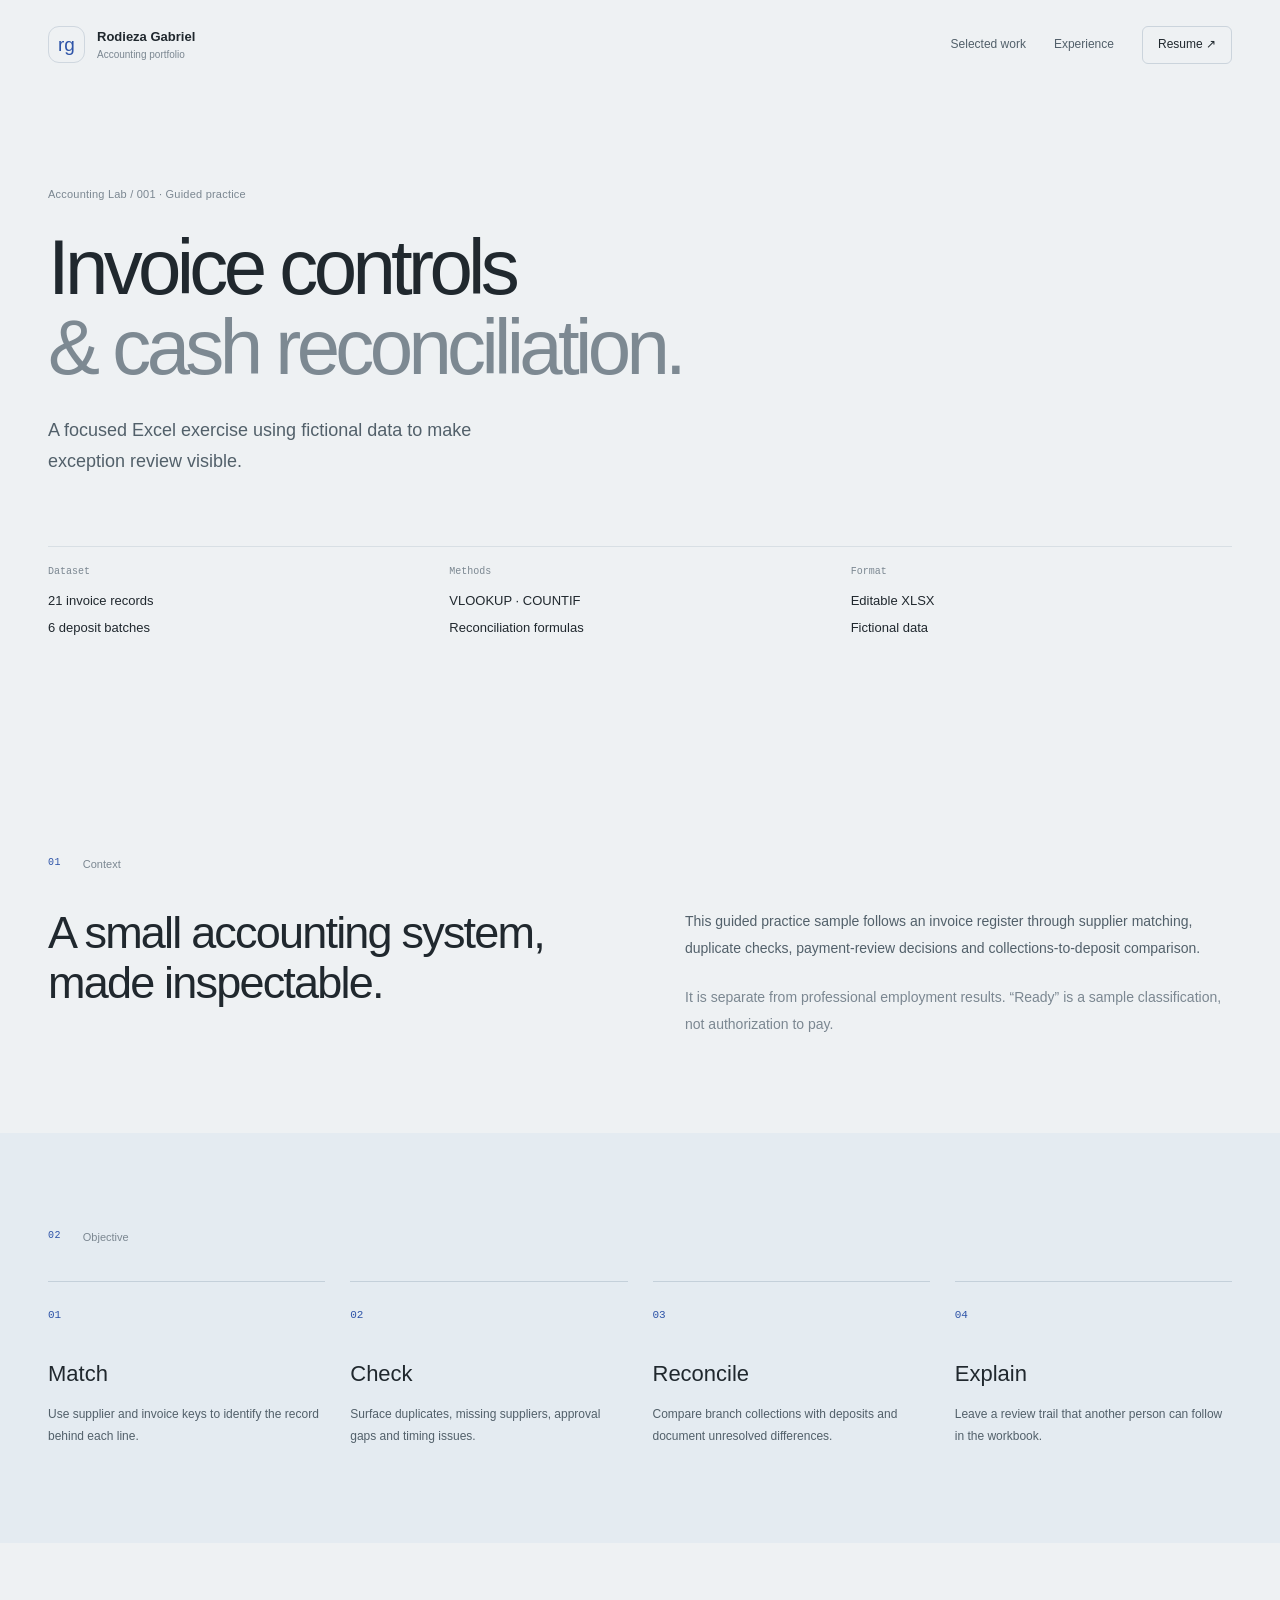
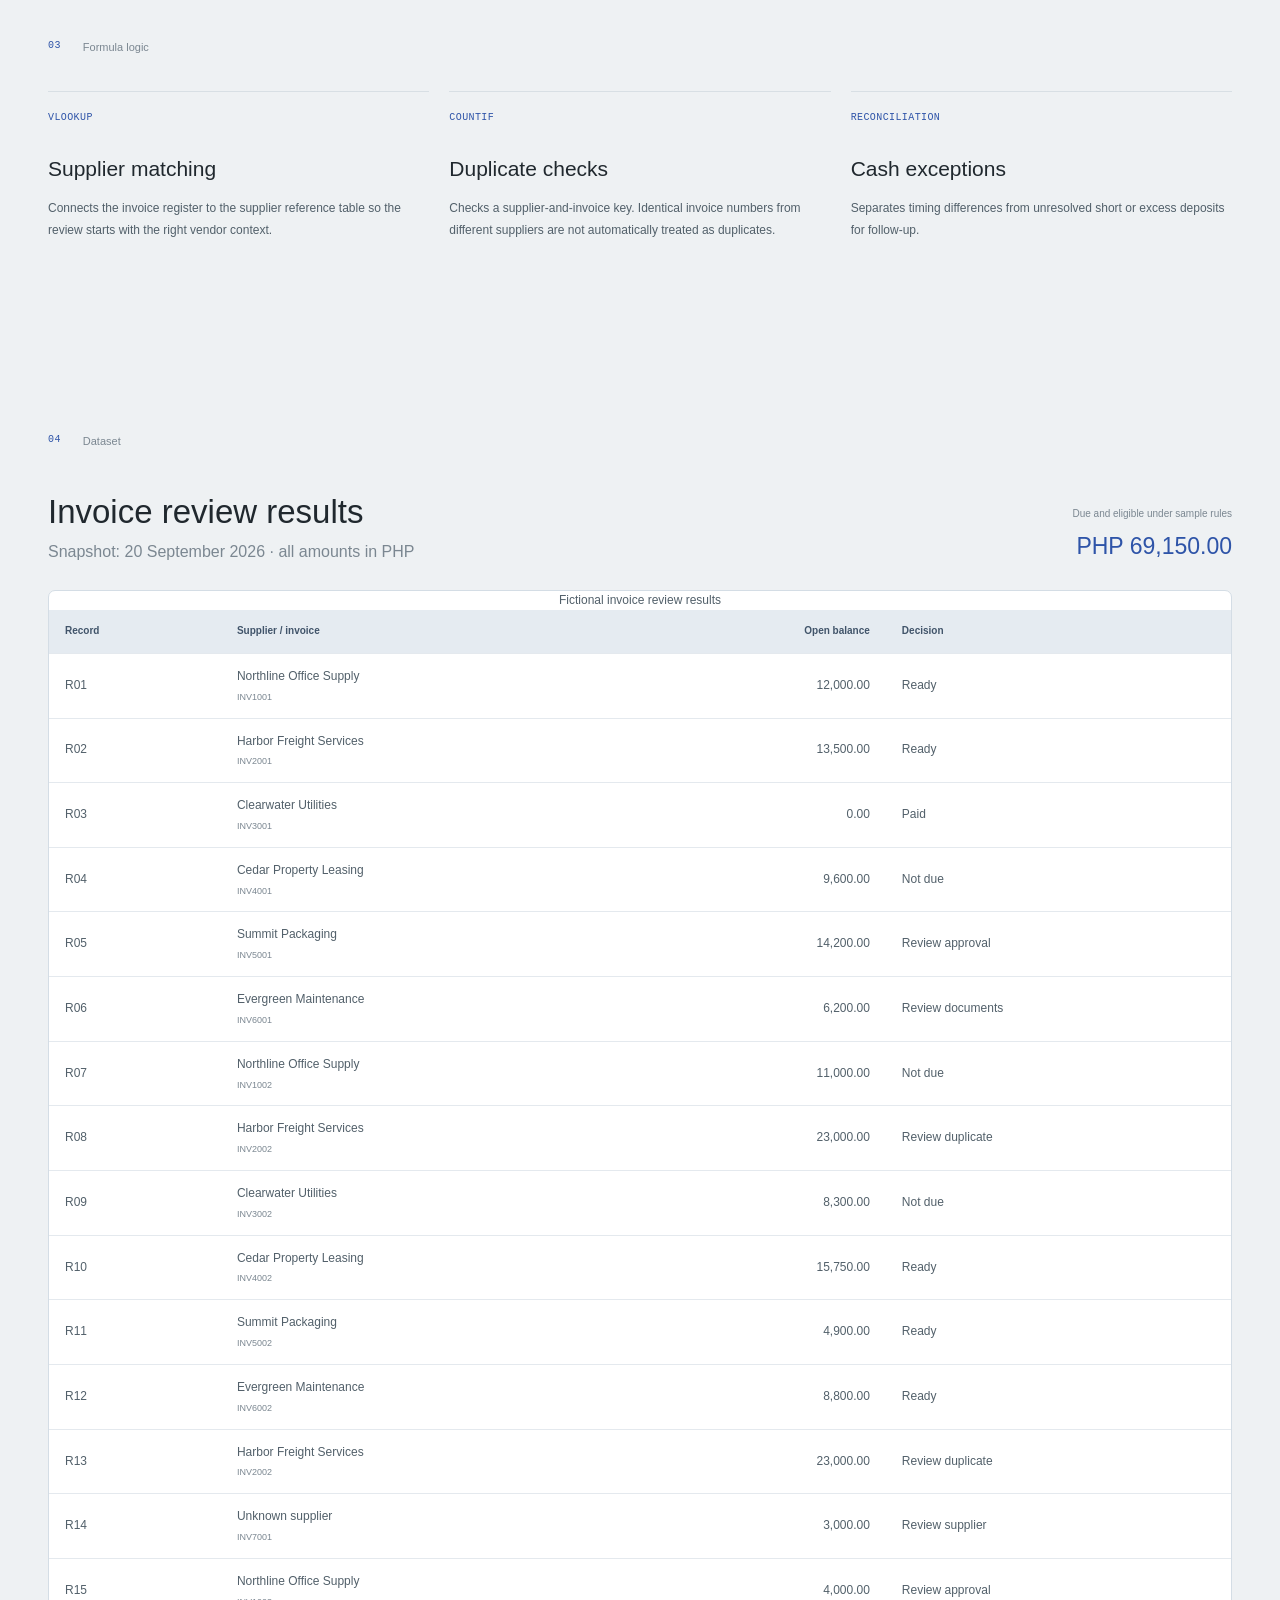
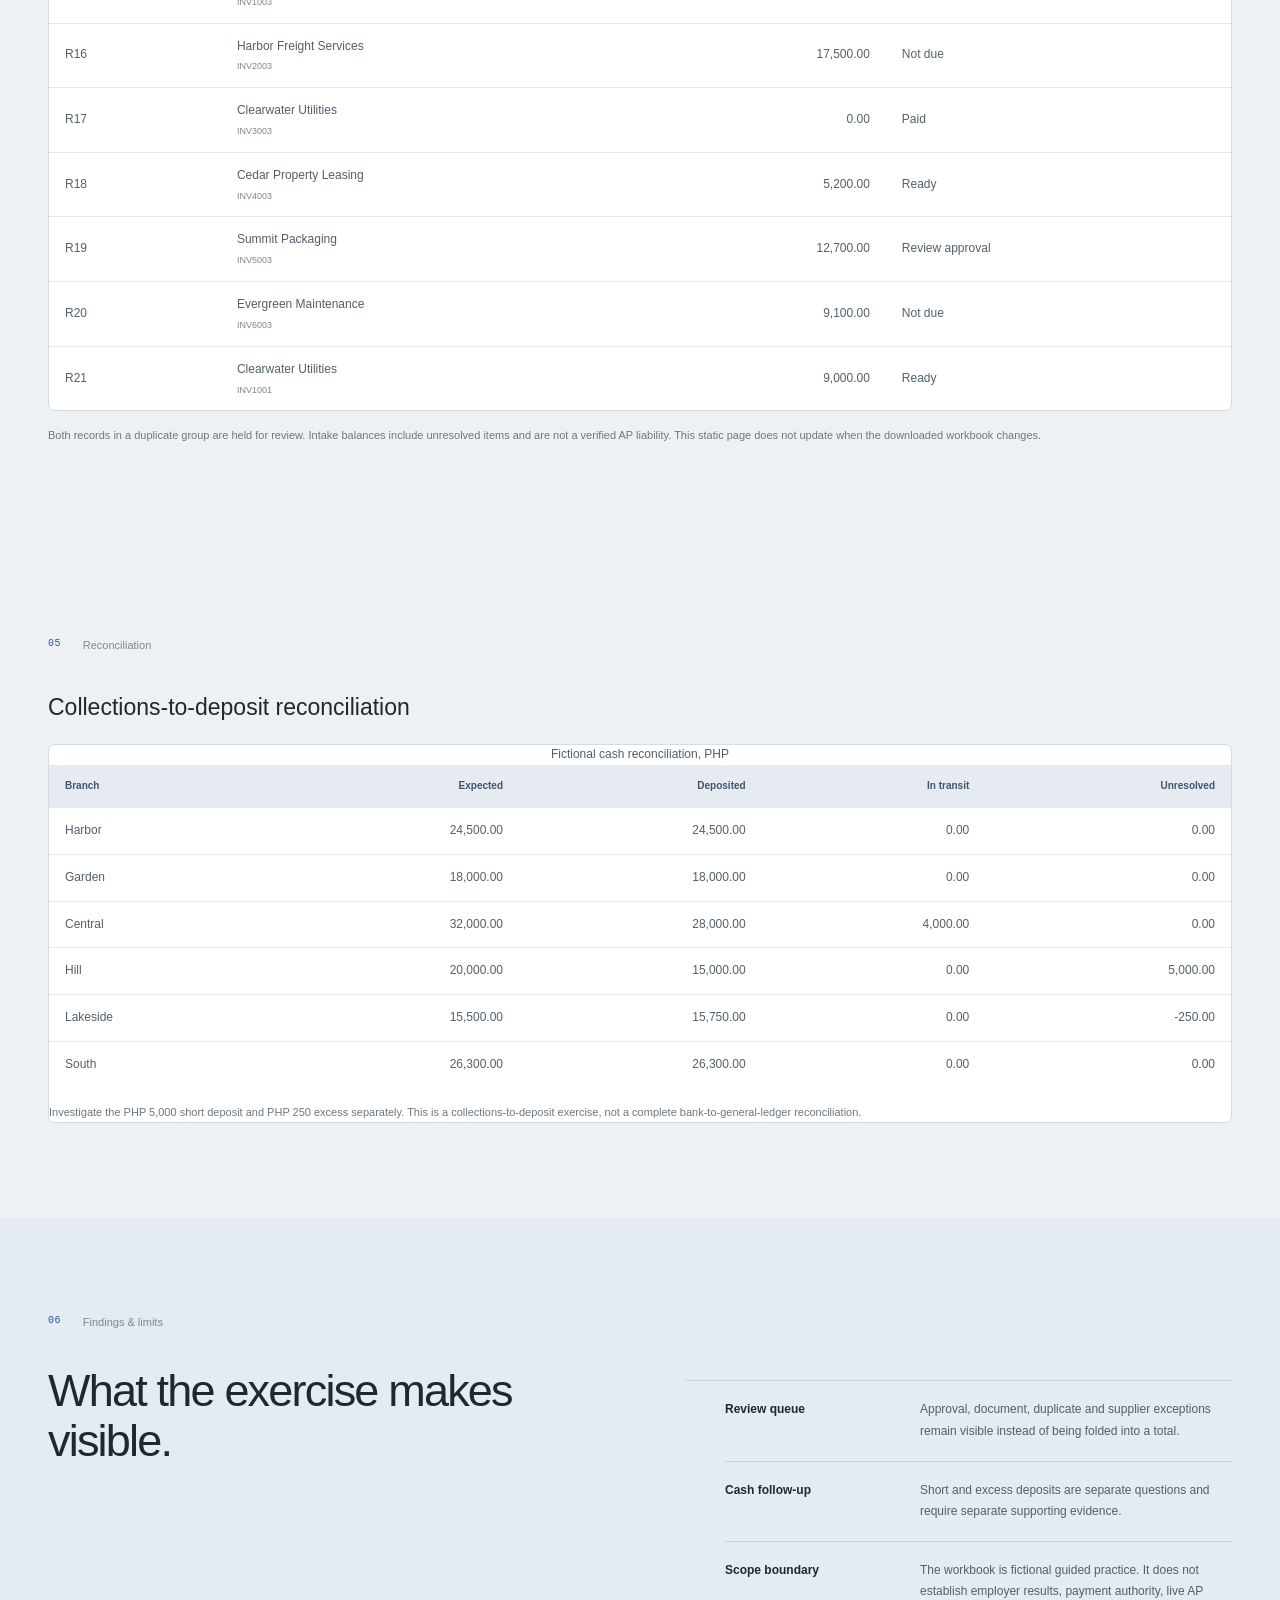
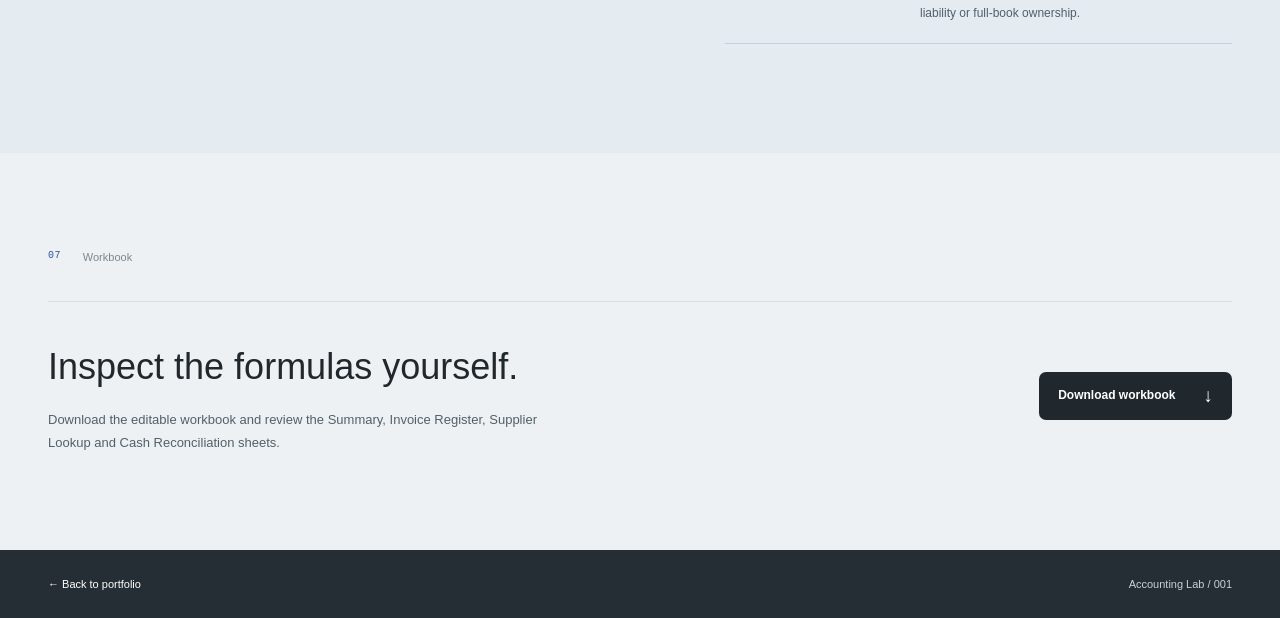
==== accounting-lab-001.html @ edee6ac8 "Create curated editorial portfolio branch" ====
<!doctype html>
<html lang="en"><head><meta charset="utf-8"><meta name="viewport" content="width=device-width,initial-scale=1"><title>Accounting Lab 001 | Invoice Controls &amp; Cash Reconciliation</title><meta name="description" content="A guided fictional Excel case study covering invoice controls, supplier lookups, exception review and collections-to-deposit reconciliation."><meta name="robots" content="noindex,nofollow"><link rel="icon" href="favicon.svg" type="image/svg+xml"><link rel="stylesheet" href="styles.css"><script src="script.js" defer></script></head><body><a class="skip-link" href="#main">Skip to content</a><header class="site-header wrap"><a class="brand" href="index.html"><span class="brand-mark">rg</span><span>Rodieza Gabriel<small>Accounting portfolio</small></span></a><nav aria-label="Case study navigation"><a href="index.html#work">Selected work</a><a href="index.html#experience">Experience</a><a class="nav-resume" href="Rodieza-Gabriel-Accounts-Payable-Resume.pdf" download>Resume ↗</a></nav></header><main id="main"><section class="case-hero wrap"><p class="eyebrow">Accounting Lab / 001 · Guided practice</p><h1>Invoice controls<br><span>&amp; cash reconciliation.</span></h1><p class="case-lede">A focused Excel exercise using fictional data to make exception review visible.</p><div class="case-meta"><div><span>Dataset</span><strong>21 invoice records<br>6 deposit batches</strong></div><div><span>Methods</span><strong>VLOOKUP · COUNTIF<br>Reconciliation formulas</strong></div><div><span>Format</span><strong>Editable XLSX<br>Fictional data</strong></div></div></section><section class="case-section wrap"><div class="case-kicker"><span class="mono">01</span><span>Context</span></div><div class="case-two"><div><h2>A small accounting system, made inspectable.</h2></div><div><p>This guided practice sample follows an invoice register through supplier matching, duplicate checks, payment-review decisions and collections-to-deposit comparison.</p><p class="muted">It is separate from professional employment results. “Ready” is a sample classification, not authorization to pay.</p></div></div></section><section class="case-section case-tint"><div class="wrap"><div class="case-kicker"><span class="mono">02</span><span>Objective</span></div><div class="process-grid"><article><span class="step">01</span><h3>Match</h3><p>Use supplier and invoice keys to identify the record behind each line.</p></article><article><span class="step">02</span><h3>Check</h3><p>Surface duplicates, missing suppliers, approval gaps and timing issues.</p></article><article><span class="step">03</span><h3>Reconcile</h3><p>Compare branch collections with deposits and document unresolved differences.</p></article><article><span class="step">04</span><h3>Explain</h3><p>Leave a review trail that another person can follow in the workbook.</p></article></div></div></section><section class="case-section wrap"><div class="case-kicker"><span class="mono">03</span><span>Formula logic</span></div><div class="formula-grid"><div class="formula-card"><p class="mono">VLOOKUP</p><h3>Supplier matching</h3><p>Connects the invoice register to the supplier reference table so the review starts with the right vendor context.</p></div><div class="formula-card"><p class="mono">COUNTIF</p><h3>Duplicate checks</h3><p>Checks a supplier-and-invoice key. Identical invoice numbers from different suppliers are not automatically treated as duplicates.</p></div><div class="formula-card"><p class="mono">RECONCILIATION</p><h3>Cash exceptions</h3><p>Separates timing differences from unresolved short or excess deposits for follow-up.</p></div></div></section><section class="case-section wrap"><div class="case-kicker"><span class="mono">04</span><span>Dataset</span></div><div class="case-table-head"><div><h2>Invoice review results</h2><p class="muted">Snapshot: 20 September 2026 · all amounts in PHP</p></div><p class="case-total"><span>Due and eligible under sample rules</span><strong>PHP 69,150.00</strong></p></div><div class="table-scroll case-table" tabindex="0" role="region" aria-label="Fictional invoice review results; scroll for all rows"><table class="invoice-table"><caption class="sr-only">Fictional invoice review results</caption><thead><tr><th scope="col">Record</th><th scope="col">Supplier / invoice</th><th scope="col" class="number">Open balance</th><th scope="col">Decision</th></tr></thead><tbody><tr data-decision="Ready"><td>R01</td><td>Northline Office Supply<small>INV1001</small></td><td class="number">12,000.00</td><td><span class="status ready">Ready</span></td></tr><tr data-decision="Ready"><td>R02</td><td>Harbor Freight Services<small>INV2001</small></td><td class="number">13,500.00</td><td><span class="status ready">Ready</span></td></tr><tr data-decision="Paid"><td>R03</td><td>Clearwater Utilities<small>INV3001</small></td><td class="number">0.00</td><td><span class="status other">Paid</span></td></tr><tr data-decision="Not due"><td>R04</td><td>Cedar Property Leasing<small>INV4001</small></td><td class="number">9,600.00</td><td><span class="status other">Not due</span></td></tr><tr data-decision="Review approval"><td>R05</td><td>Summit Packaging<small>INV5001</small></td><td class="number">14,200.00</td><td><span class="status review">Review approval</span></td></tr><tr data-decision="Review documents"><td>R06</td><td>Evergreen Maintenance<small>INV6001</small></td><td class="number">6,200.00</td><td><span class="status review">Review documents</span></td></tr><tr data-decision="Not due"><td>R07</td><td>Northline Office Supply<small>INV1002</small></td><td class="number">11,000.00</td><td><span class="status other">Not due</span></td></tr><tr data-decision="Review duplicate"><td>R08</td><td>Harbor Freight Services<small>INV2002</small></td><td class="number">23,000.00</td><td><span class="status review">Review duplicate</span></td></tr><tr data-decision="Not due"><td>R09</td><td>Clearwater Utilities<small>INV3002</small></td><td class="number">8,300.00</td><td><span class="status other">Not due</span></td></tr><tr data-decision="Ready"><td>R10</td><td>Cedar Property Leasing<small>INV4002</small></td><td class="number">15,750.00</td><td><span class="status ready">Ready</span></td></tr><tr data-decision="Ready"><td>R11</td><td>Summit Packaging<small>INV5002</small></td><td class="number">4,900.00</td><td><span class="status ready">Ready</span></td></tr><tr data-decision="Ready"><td>R12</td><td>Evergreen Maintenance<small>INV6002</small></td><td class="number">8,800.00</td><td><span class="status ready">Ready</span></td></tr><tr data-decision="Review duplicate"><td>R13</td><td>Harbor Freight Services<small>INV2002</small></td><td class="number">23,000.00</td><td><span class="status review">Review duplicate</span></td></tr><tr data-decision="Review supplier"><td>R14</td><td>Unknown supplier<small>INV7001</small></td><td class="number">3,000.00</td><td><span class="status review">Review supplier</span></td></tr><tr data-decision="Review approval"><td>R15</td><td>Northline Office Supply<small>INV1003</small></td><td class="number">4,000.00</td><td><span class="status review">Review approval</span></td></tr><tr data-decision="Not due"><td>R16</td><td>Harbor Freight Services<small>INV2003</small></td><td class="number">17,500.00</td><td><span class="status other">Not due</span></td></tr><tr data-decision="Paid"><td>R17</td><td>Clearwater Utilities<small>INV3003</small></td><td class="number">0.00</td><td><span class="status other">Paid</span></td></tr><tr data-decision="Ready"><td>R18</td><td>Cedar Property Leasing<small>INV4003</small></td><td class="number">5,200.00</td><td><span class="status ready">Ready</span></td></tr><tr data-decision="Review approval"><td>R19</td><td>Summit Packaging<small>INV5003</small></td><td class="number">12,700.00</td><td><span class="status review">Review approval</span></td></tr><tr data-decision="Not due"><td>R20</td><td>Evergreen Maintenance<small>INV6003</small></td><td class="number">9,100.00</td><td><span class="status other">Not due</span></td></tr><tr data-decision="Ready"><td>R21</td><td>Clearwater Utilities<small>INV1001</small></td><td class="number">9,000.00</td><td><span class="status ready">Ready</span></td></tr></tbody></table></div><p class="table-note">Both records in a duplicate group are held for review. Intake balances include unresolved items and are not a verified AP liability. This static page does not update when the downloaded workbook changes.</p></section><section class="case-section wrap"><div class="case-kicker"><span class="mono">05</span><span>Reconciliation</span></div><h3 class="cash-title">Collections-to-deposit reconciliation</h3><div class="table-scroll" tabindex="0" role="region" aria-label="Fictional branch deposit results"><table><caption class="sr-only">Fictional cash reconciliation, PHP</caption><thead><tr><th scope="col">Branch</th><th scope="col" class="number">Expected</th><th scope="col" class="number">Deposited</th><th scope="col" class="number">In transit</th><th scope="col" class="number">Unresolved</th></tr></thead><tbody><tr><td>Harbor</td><td class="number">24,500.00</td><td class="number">24,500.00</td><td class="number">0.00</td><td class="number ">0.00</td></tr><tr><td>Garden</td><td class="number">18,000.00</td><td class="number">18,000.00</td><td class="number">0.00</td><td class="number ">0.00</td></tr><tr><td>Central</td><td class="number">32,000.00</td><td class="number">28,000.00</td><td class="number">4,000.00</td><td class="number ">0.00</td></tr><tr><td>Hill</td><td class="number">20,000.00</td><td class="number">15,000.00</td><td class="number">0.00</td><td class="number variance">5,000.00</td></tr><tr><td>Lakeside</td><td class="number">15,500.00</td><td class="number">15,750.00</td><td class="number">0.00</td><td class="number variance">-250.00</td></tr><tr><td>South</td><td class="number">26,300.00</td><td class="number">26,300.00</td><td class="number">0.00</td><td class="number ">0.00</td></tr></tbody></table><p class="table-note">Investigate the PHP 5,000 short deposit and PHP 250 excess separately. This is a collections-to-deposit exercise, not a complete bank-to-general-ledger reconciliation.</p></section><section class="case-section case-tint"><div class="wrap"><div class="case-kicker"><span class="mono">06</span><span>Findings &amp; limits</span></div><div class="case-two"><div><h2>What the exercise makes visible.</h2></div><div><ul class="finding-list"><li><strong>Review queue</strong><span>Approval, document, duplicate and supplier exceptions remain visible instead of being folded into a total.</span></li><li><strong>Cash follow-up</strong><span>Short and excess deposits are separate questions and require separate supporting evidence.</span></li><li><strong>Scope boundary</strong><span>The workbook is fictional guided practice. It does not establish employer results, payment authority, live AP liability or full-book ownership.</span></li></ul></div></div></div></section><section class="case-section wrap case-download"><div class="case-kicker"><span class="mono">07</span><span>Workbook</span></div><div class="download-panel"><div><h2>Inspect the formulas yourself.</h2><p>Download the editable workbook and review the Summary, Invoice Register, Supplier Lookup and Cash Reconciliation sheets.</p></div><a class="button primary" href="Rodieza-Gabriel-Accounting-Work-Sample.xlsx" download>Download workbook <span>↓</span></a></div></section></main><footer class="case-footer"><div class="wrap"><a href="index.html">← Back to portfolio</a><span>Accounting Lab / 001</span></div></footer></body></html>
---- styles.css ----
:root{--ink:#20282e;--text:#52606a;--muted:#7b8791;--line:#d8dfe4;--paper:#fff;--ground:#eef1f3;--accent:#2e54a8;--accent-soft:#e6edf9;--warm:#a06136;--sans:"Segoe UI",Arial,Helvetica,sans-serif;--mono:Consolas,"Courier New",monospace}*{box-sizing:border-box}html{scroll-behavior:smooth;scroll-padding-top:24px}body{margin:0;background:var(--ground);color:var(--text);font-family:var(--sans);font-size:16px;line-height:1.65}a{color:inherit;text-underline-offset:5px}button,a,summary{-webkit-tap-highlight-color:transparent}a:focus-visible,button:focus-visible,summary:focus-visible,[tabindex]:focus-visible{outline:3px solid var(--warm);outline-offset:5px}h1,h2,h3,p{margin:0}h1,h2,h3{color:var(--ink);font-weight:500}.wrap{width:calc(100% - 96px);max-width:1240px;margin-inline:auto}.mono{font:10px/1.5 var(--mono);letter-spacing:.04em}.eyebrow{font-size:11px;color:var(--muted);letter-spacing:.02em}.muted{color:var(--muted)}.section{padding-block:110px}.site-header{display:flex;justify-content:space-between;align-items:center;padding-block:26px;gap:24px}.brand{display:flex;gap:12px;align-items:center;text-decoration:none;color:var(--ink);font-size:13px;font-weight:600}.brand small{display:block;color:var(--muted);font-size:10px;font-weight:400}.brand-mark{width:37px;height:37px;border:1px solid #cfd7df;border-radius:11px;display:grid;place-items:center;color:var(--accent);font-size:19px;font-weight:400}nav{display:flex;align-items:center;gap:28px;font-size:12px}nav a{text-decoration:none;padding:8px 0}nav a:hover{color:var(--accent)}.nav-resume{border:1px solid #cbd4dc;border-radius:6px;padding:8px 15px!important;color:var(--ink)}.hero{background:var(--paper);border-radius:24px;padding:84px 72px 80px;display:grid;grid-template-columns:1.2fr .8fr;gap:90px;box-shadow:0 18px 40px -34px #203242}.hero-name{font-size:21px;color:var(--ink);margin-top:40px}.hero h1{font-size:66px;line-height:1.04;letter-spacing:-.045em;margin-top:18px}.hero h1 span,.section-lead h2 span,.impact h2 span,.capabilities h2 span,.work-cover h2 span,.about h2 span,.contact h2 span,.case-hero h1 span{color:#7d8992}.hero-lede{max-width:510px;font-size:15px;line-height:1.9;margin-top:30px}.hero-lede strong{color:var(--ink);font-weight:600}.hero-actions{display:flex;flex-wrap:wrap;gap:10px;margin-top:32px}.button{display:inline-flex;align-items:center;justify-content:space-between;gap:28px;min-height:48px;padding:13px 19px;border-radius:7px;font-size:12px;font-weight:600;text-decoration:none}.button span{font-size:19px;line-height:1}.primary{background:var(--ink);color:#fff}.primary:hover{background:var(--accent)}.quiet{background:#f0f3f6;color:var(--ink)}.quiet:hover{background:#e4eaf2}.hero-side{align-self:end;padding-bottom:5px}.hero-side .mono{color:#82909a}.hero-side-copy{font-size:25px;line-height:1.35;color:var(--ink);max-width:330px;margin-top:24px}.hero-side-line{display:flex;gap:18px;border-top:1px solid var(--line);padding-top:15px;margin-top:65px;color:var(--muted);font-size:11px}.hero-side-line span:first-child{font-family:var(--mono);color:var(--accent)}.scale{display:grid;grid-template-columns:1fr 1.25fr;gap:80px;padding-block:125px 105px;align-items:end}.scale-number{font-size:155px;line-height:.83;letter-spacing:-.08em;color:var(--accent);font-variant-numeric:tabular-nums;margin-top:18px}.scale-number span{font-size:74px;vertical-align:top;line-height:1.15}.scale-copy h2{font-size:36px;line-height:1.18;max-width:540px}.scale-copy p{font-size:12px;margin-top:19px}.scale-copy .muted{max-width:480px;line-height:1.8;margin-top:8px}.section-kicker{display:flex;gap:22px;align-items:center;color:var(--muted);font-size:11px;margin-bottom:30px}.section-kicker .mono{color:var(--accent)}.section-lead{display:flex;justify-content:space-between;align-items:end;gap:40px;margin-bottom:62px}.section-lead h2{font-size:56px;line-height:1.06;letter-spacing:-.04em}.section-lead>p{font-size:13px;max-width:280px;line-height:1.8}.experience-list{border-top:1px solid var(--line)}.experience-item{display:grid;grid-template-columns:90px 1fr;border-bottom:1px solid var(--line);padding:42px 0 47px}.experience-index{color:#8b98a3;padding-top:7px}.experience-top{display:flex;justify-content:space-between;gap:20px;align-items:baseline}.company{font-size:15px;font-weight:600;color:var(--ink)}.date{font-size:11px;color:var(--muted)}.experience-metric{font-size:76px;line-height:1;letter-spacing:-.06em;color:var(--accent);margin-top:34px}.experience-metric span{font-size:45px;vertical-align:top;line-height:1.5}.experience-metric.word{font-size:58px}.experience-metric.word span{font-size:28px;display:inline;color:#71818e;vertical-align:baseline;line-height:1}.metric-label{font-size:14px;color:var(--ink);margin-top:5px}.role{font-size:11px;color:var(--muted);margin-top:21px}.tags{display:flex;gap:8px 18px;flex-wrap:wrap;list-style:none;margin-top:16px}.tags li{font-size:10px;color:#62727e;border-bottom:1px solid #c9d2da;padding-bottom:2px}.experience-item details{margin-top:26px;max-width:700px;border-top:1px solid var(--line)}details summary{display:flex;justify-content:space-between;align-items:center;cursor:pointer;list-style:none;padding:15px 0;font-size:12px;color:var(--ink)}details summary::-webkit-details-marker{display:none}.detail-copy{border-top:1px solid var(--line);padding:17px 0 2px;display:grid;grid-template-columns:1fr 1fr;gap:25px}.detail-copy p{font-size:12px;line-height:1.8}.impact{padding-block:116px 125px}.impact-statement{display:grid;grid-template-columns:1fr 1.7fr;gap:70px;align-items:end;border-top:1px solid var(--line);padding-top:48px}.impact-number{font-size:164px;line-height:.78;letter-spacing:-.09em;color:var(--accent)}.impact-number span{font-size:70px;vertical-align:top;line-height:1.2}.impact h2{font-size:48px;line-height:1.13;letter-spacing:-.03em}.impact-statement div p{max-width:550px;font-size:14px;line-height:1.9;margin-top:22px}.capabilities{background:#e4ebf1}.capabilities h2{font-size:68px;line-height:1.08;letter-spacing:-.055em}.capability-note{display:grid;grid-template-columns:1fr 2fr;gap:40px;border-top:1px solid #c5d0d9;margin-top:64px;padding-top:20px;font-size:12px}.capability-note p:last-child{line-height:2}.capability-note strong{color:var(--ink);font-weight:600}.work-grid{display:grid;grid-template-columns:1.1fr .9fr;gap:80px;align-items:center}.work-cover{background:#e3e9f3;border:1px solid #d1dbe8;border-radius:15px;padding:42px;min-height:370px;display:flex;flex-direction:column;justify-content:space-between;transform:rotate(-1deg);box-shadow:0 25px 35px -35px #243d5b}.work-cover .mono{color:#72849a}.work-cover h2{font-size:48px;line-height:1.1;color:#304968;letter-spacing:-.04em}.work-stats{display:flex;gap:17px;align-items:center;color:#62768d}.work-stats strong{font-size:58px;line-height:1;font-weight:400;color:#42628b}.work-stats span{font-size:11px;line-height:1.5}.work-stats .work-arrow{margin-left:auto;font-size:28px}.work-copy .eyebrow{color:#8b5d38}.work-copy h3{font-size:33px;margin-top:18px}.work-copy>p:not(.eyebrow):not(.methods){font-size:14px;line-height:1.9;margin-top:18px;max-width:420px}.methods{font:11px/1.8 var(--mono);color:#61788e;margin-top:23px}.work-actions{display:flex;flex-wrap:wrap;align-items:center;gap:20px;margin-top:31px}.text-link{font-size:12px;font-weight:600;text-decoration:underline}.about{padding-top:108px}.about-grid{display:grid;grid-template-columns:1.15fr .85fr;gap:90px;border-top:1px solid var(--line);padding-top:43px}.about h2{font-size:50px;line-height:1.08;letter-spacing:-.04em}.about-grid>div:last-child{font-size:14px;line-height:1.9}.about-meta{font-size:11px;line-height:1.8;margin-top:35px}.about-meta strong{color:var(--ink)}.contact{background:#252e35;color:#c7d0d7}.contact .section{padding-block:95px 28px}.contact .section-kicker{color:#aeb9c2}.contact h2{color:#fff;font-size:52px;line-height:1.1;letter-spacing:-.04em}.contact-grid{display:grid;grid-template-columns:1.5fr .8fr;gap:80px}.contact-grid>div:first-child p{font-size:13px;line-height:1.9;max-width:530px;margin-top:25px}.contact-actions{align-self:center}.light{background:#eff3f6;color:#263c51;min-width:225px}.light:hover{background:#fff}.contact-link{display:block;color:#ccd6df;font-size:11px;margin-top:18px;text-decoration:none}.contact-link:hover{text-decoration:underline}.contact footer{display:flex;justify-content:space-between;gap:20px;border-top:1px solid #4a5660;margin-top:75px;padding-top:22px;font-size:10px;color:#a5b2bd}.skip-link{position:absolute;left:20px;top:-100px;background:#fff;padding:12px 18px;z-index:20}.skip-link:focus{top:10px}
/* Case study */.case-hero{padding:95px 0 120px}.case-hero h1{font-size:78px;line-height:1.02;letter-spacing:-.06em;margin-top:25px}.case-lede{font-size:18px;max-width:490px;line-height:1.7;margin-top:28px}.case-meta{display:grid;grid-template-columns:repeat(3,1fr);gap:20px;border-top:1px solid var(--line);margin-top:70px;padding-top:19px}.case-meta div span{display:block;font:10px var(--mono);color:var(--muted);margin-bottom:10px}.case-meta strong{font-size:13px;font-weight:500;line-height:1.7;color:var(--ink)}.case-section{padding-block:95px}.case-kicker{display:flex;gap:22px;color:var(--muted);font-size:11px;margin-bottom:35px}.case-kicker .mono{color:var(--accent)}.case-two{display:grid;grid-template-columns:1fr 1fr;gap:90px}.case-two h2{font-size:45px;line-height:1.1;letter-spacing:-.04em}.case-two>div:last-child{font-size:14px;line-height:1.9}.case-two>div:last-child p+p{margin-top:23px}.case-tint{background:#e4ebf1}.process-grid{display:grid;grid-template-columns:repeat(4,1fr);gap:25px}.process-grid article{border-top:1px solid #c4d0da;padding-top:18px}.step{font:11px var(--mono);color:var(--accent)}.process-grid h3{font-size:22px;margin-top:30px}.process-grid p{font-size:12px;line-height:1.8;margin-top:12px}.formula-grid{display:grid;grid-template-columns:repeat(3,1fr);gap:20px}.formula-card{border-top:1px solid var(--line);padding-top:18px}.formula-card .mono{color:var(--accent)}.formula-card h3{font-size:21px;margin-top:27px}.formula-card p:last-child{font-size:12px;line-height:1.8;margin-top:12px}.case-table-head{display:flex;justify-content:space-between;gap:20px;align-items:end;margin-bottom:24px}.case-table-head h2{font-size:33px}.case-total{text-align:right;font-size:10px;color:var(--muted)}.case-total strong{display:block;color:var(--accent);font-size:23px;font-weight:500;margin-top:5px}.table-scroll{overflow:auto;border:1px solid #d4dde5;border-radius:7px;background:#fff}.table-scroll table{width:100%;min-width:630px;border-collapse:collapse;font-size:12px}.table-scroll td,.table-scroll th{padding:13px 16px;border-bottom:1px solid #e4e9ee}.table-scroll th{background:#e5ebf1;color:#41546a;text-align:left;font-size:10px;font-weight:600}.table-scroll td small{display:block;font-size:9px;color:var(--muted);margin-top:3px}.table-scroll .number{text-align:right;white-space:nowrap}.table-scroll tr:last-child td{border-bottom:0}.table-note{font-size:11px;line-height:1.85;color:#6b7882;max-width:1000px;margin-top:14px}.case-section>.cash-title{font-size:23px;font-weight:500;margin:0 0 17px}.finding-list{list-style:none;border-top:1px solid #c4d0da}.finding-list li{display:grid;grid-template-columns:170px 1fr;gap:25px;border-bottom:1px solid #c4d0da;padding:18px 0;font-size:12px;line-height:1.8}.finding-list strong{color:var(--ink);font-weight:600}.download-panel{display:flex;align-items:center;justify-content:space-between;gap:30px;border-top:1px solid var(--line);padding-top:35px}.download-panel h2{font-size:36px}.download-panel p{font-size:13px;line-height:1.8;max-width:520px;margin-top:12px}.case-footer{background:#252e35;color:#c7d0d7;padding:25px 0;font-size:11px}.case-footer .wrap{display:flex;justify-content:space-between;gap:20px}.case-footer a{text-decoration:none;color:#fff}
@media(max-width:900px){.wrap{width:calc(100% - 56px)}.hero{padding:58px 44px 62px;gap:55px}.hero h1{font-size:52px}.hero-side-copy{font-size:21px}.scale{gap:45px}.scale-number{font-size:125px}.section-lead h2{font-size:48px}.impact h2{font-size:40px}.capabilities h2{font-size:56px}.work-grid{gap:40px}.work-cover{padding:32px}.work-cover h2{font-size:39px}.contact h2{font-size:43px}.case-hero h1{font-size:64px}.case-two{gap:45px}}
@media(max-width:700px){.wrap{width:calc(100% - 32px)}.site-header{padding-block:19px}.brand{font-size:12px}.brand-mark{width:32px;height:32px;font-size:16px}.brand small{font-size:9px}nav{gap:12px;font-size:10px}nav a:not(.nav-resume){display:none}.nav-resume{padding:7px 11px!important}.section{padding-block:70px}.hero{display:block;padding:39px 24px 45px;border-radius:18px}.hero-name{font-size:19px;margin-top:28px}.hero h1{font-size:40px;letter-spacing:-.04em;margin-top:13px}.hero-lede{font-size:13px;margin-top:21px}.hero-actions{margin-top:24px}.hero-side{border-top:1px solid var(--line);margin-top:46px;padding-top:17px}.hero-side-copy{font-size:18px;margin-top:15px}.hero-side-line{margin-top:35px}.scale{display:block;padding-block:83px 78px}.scale-number{font-size:112px;margin-top:14px}.scale-number span{font-size:55px}.scale-copy h2{font-size:29px;margin-top:28px}.scale-copy p{font-size:11px}.section-kicker{margin-bottom:23px}.section-lead{display:block;margin-bottom:35px}.section-lead h2{font-size:40px}.section-lead>p{font-size:12px;margin-top:18px}.experience-item{display:block;padding:29px 0 35px}.experience-index{margin-bottom:19px}.experience-top{display:block}.date{margin-top:4px}.experience-metric{font-size:61px;margin-top:27px}.experience-metric.word{font-size:45px}.experience-metric span{font-size:35px}.experience-metric.word span{font-size:23px}.metric-label{font-size:12px}.detail-copy{grid-template-columns:1fr;gap:11px}.impact{padding-block:78px 89px}.impact-statement{display:block;padding-top:30px}.impact-number{font-size:125px}.impact h2{font-size:36px;margin-top:32px}.impact-statement div p{font-size:13px}.capabilities h2{font-size:43px;line-height:1.12}.capability-note{display:block;margin-top:45px;font-size:11px}.capability-note p:last-child{margin-top:13px;line-height:1.9}.work-grid{display:block}.work-cover{min-height:300px;padding:28px;transform:none}.work-cover h2{font-size:36px}.work-stats strong{font-size:51px}.work-copy{margin-top:38px}.work-copy h3{font-size:28px}.work-copy>p:not(.eyebrow):not(.methods){font-size:13px}.about{padding-top:75px}.about-grid{display:block;padding-top:28px}.about h2{font-size:39px}.about-grid>div:last-child{font-size:13px;margin-top:30px}.contact .section{padding-block:72px 25px}.contact-grid{display:block}.contact h2{font-size:39px}.contact-actions{margin-top:33px}.contact footer{display:block;margin-top:55px;font-size:9px}.contact footer p+p{margin-top:7px}.case-hero{padding:62px 0 76px}.case-hero h1{font-size:48px}.case-lede{font-size:15px}.case-meta{grid-template-columns:1fr 1fr;gap:25px 16px;margin-top:48px}.case-meta div:last-child{grid-column:1/-1}.case-section{padding-block:67px}.case-two{display:block}.case-two h2{font-size:36px}.case-two>div:last-child{font-size:13px;margin-top:27px}.process-grid{grid-template-columns:1fr 1fr;gap:30px 18px}.process-grid h3{font-size:19px;margin-top:20px}.process-grid p{font-size:11px}.formula-grid{grid-template-columns:1fr;gap:30px}.formula-card h3{margin-top:18px}.case-table-head{display:block}.case-total{text-align:left;margin-top:18px}.case-total strong{font-size:21px}.finding-list li{display:block}.finding-list li span{display:block;margin-top:5px}.download-panel{display:block}.download-panel h2{font-size:31px}.download-panel .button{margin-top:25px}.case-footer .wrap{display:block}.case-footer span{display:block;margin-top:8px}}
@media(prefers-reduced-motion:reduce){html{scroll-behavior:auto}*,*::before,*::after{animation:none!important;transition:none!important}}
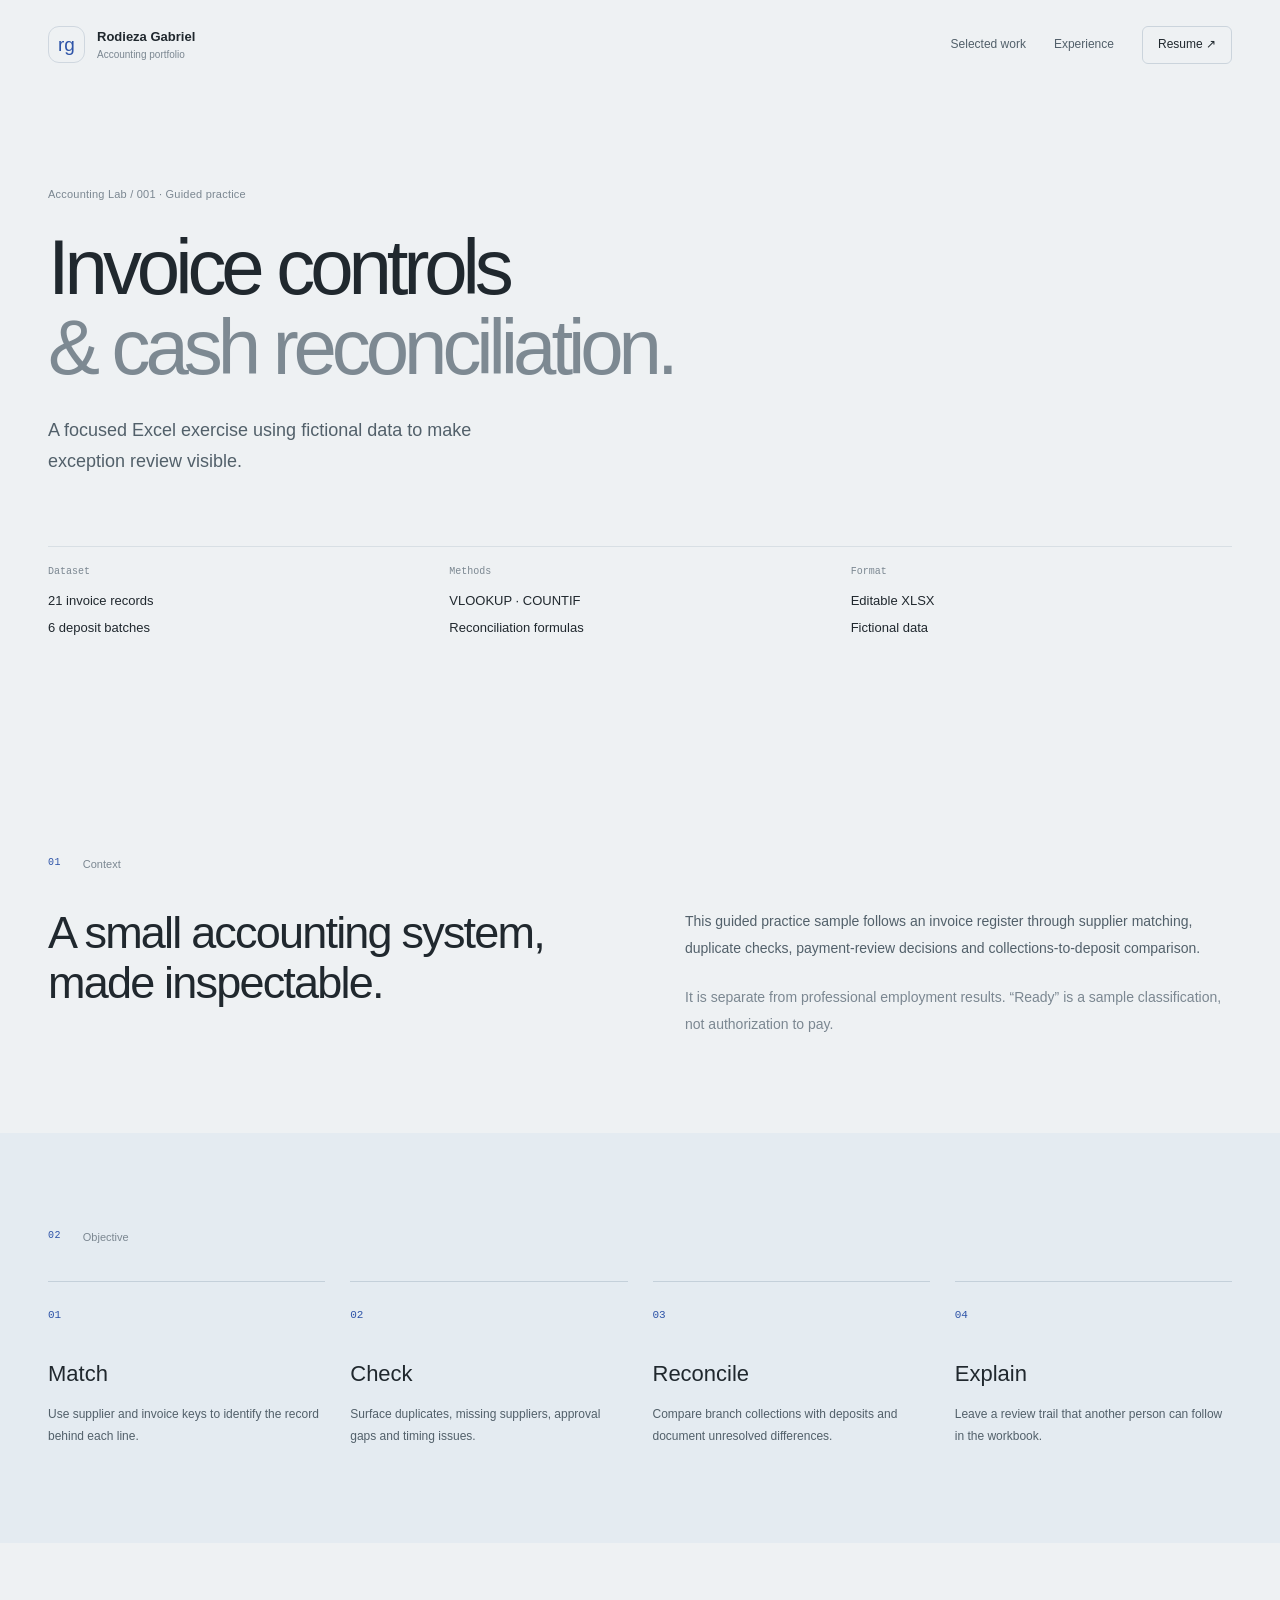
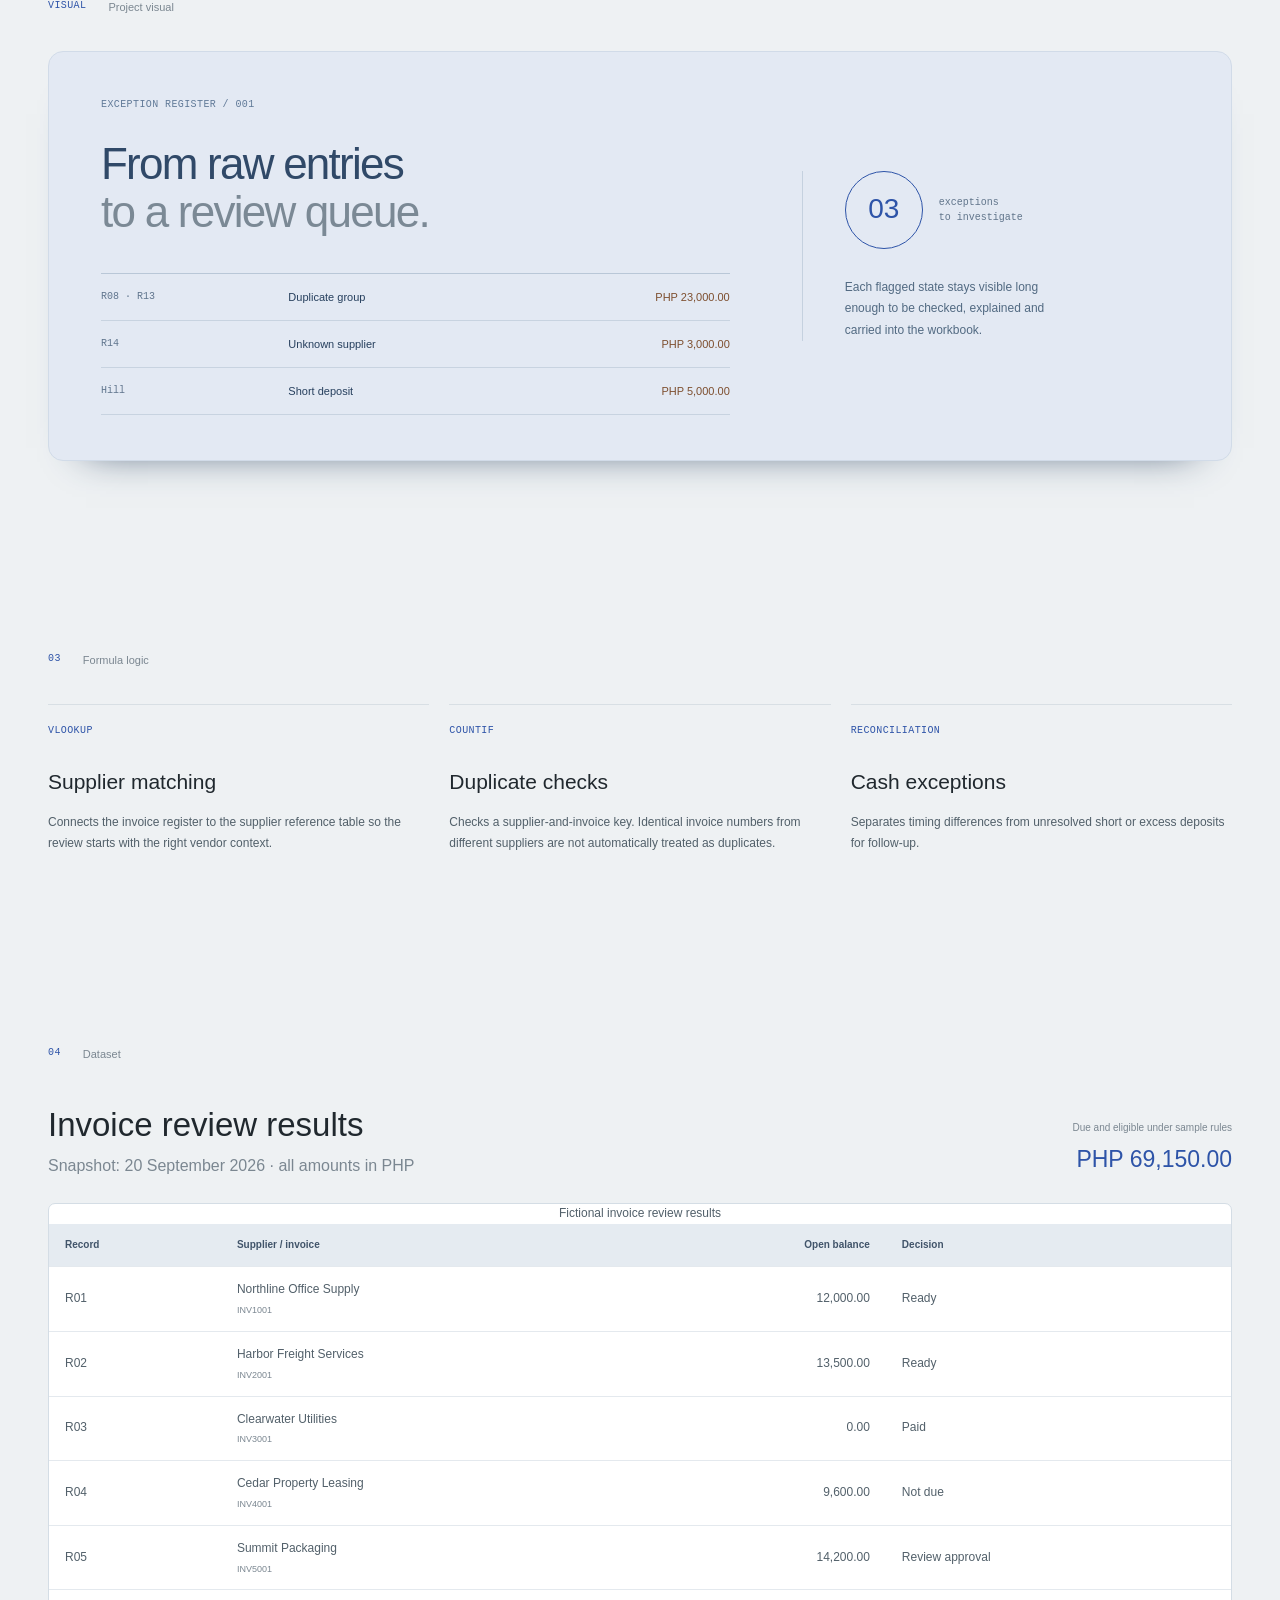
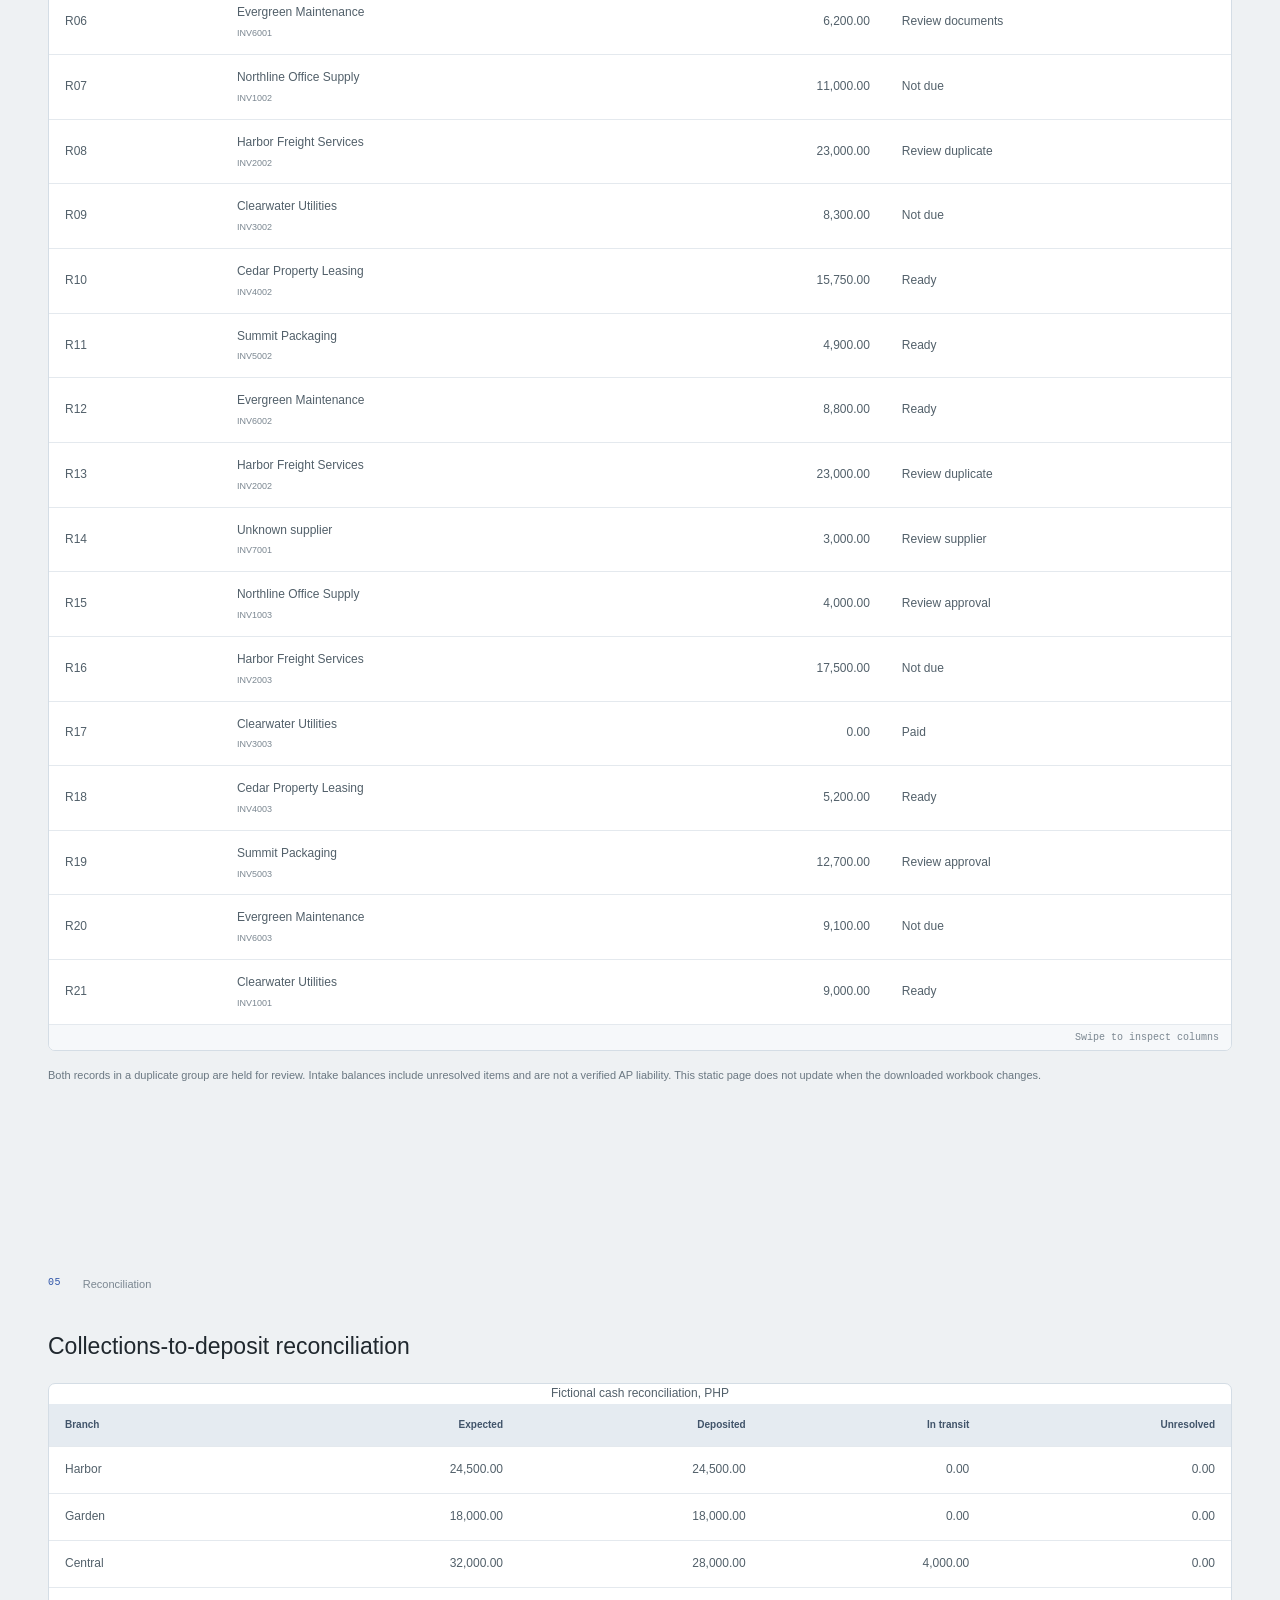
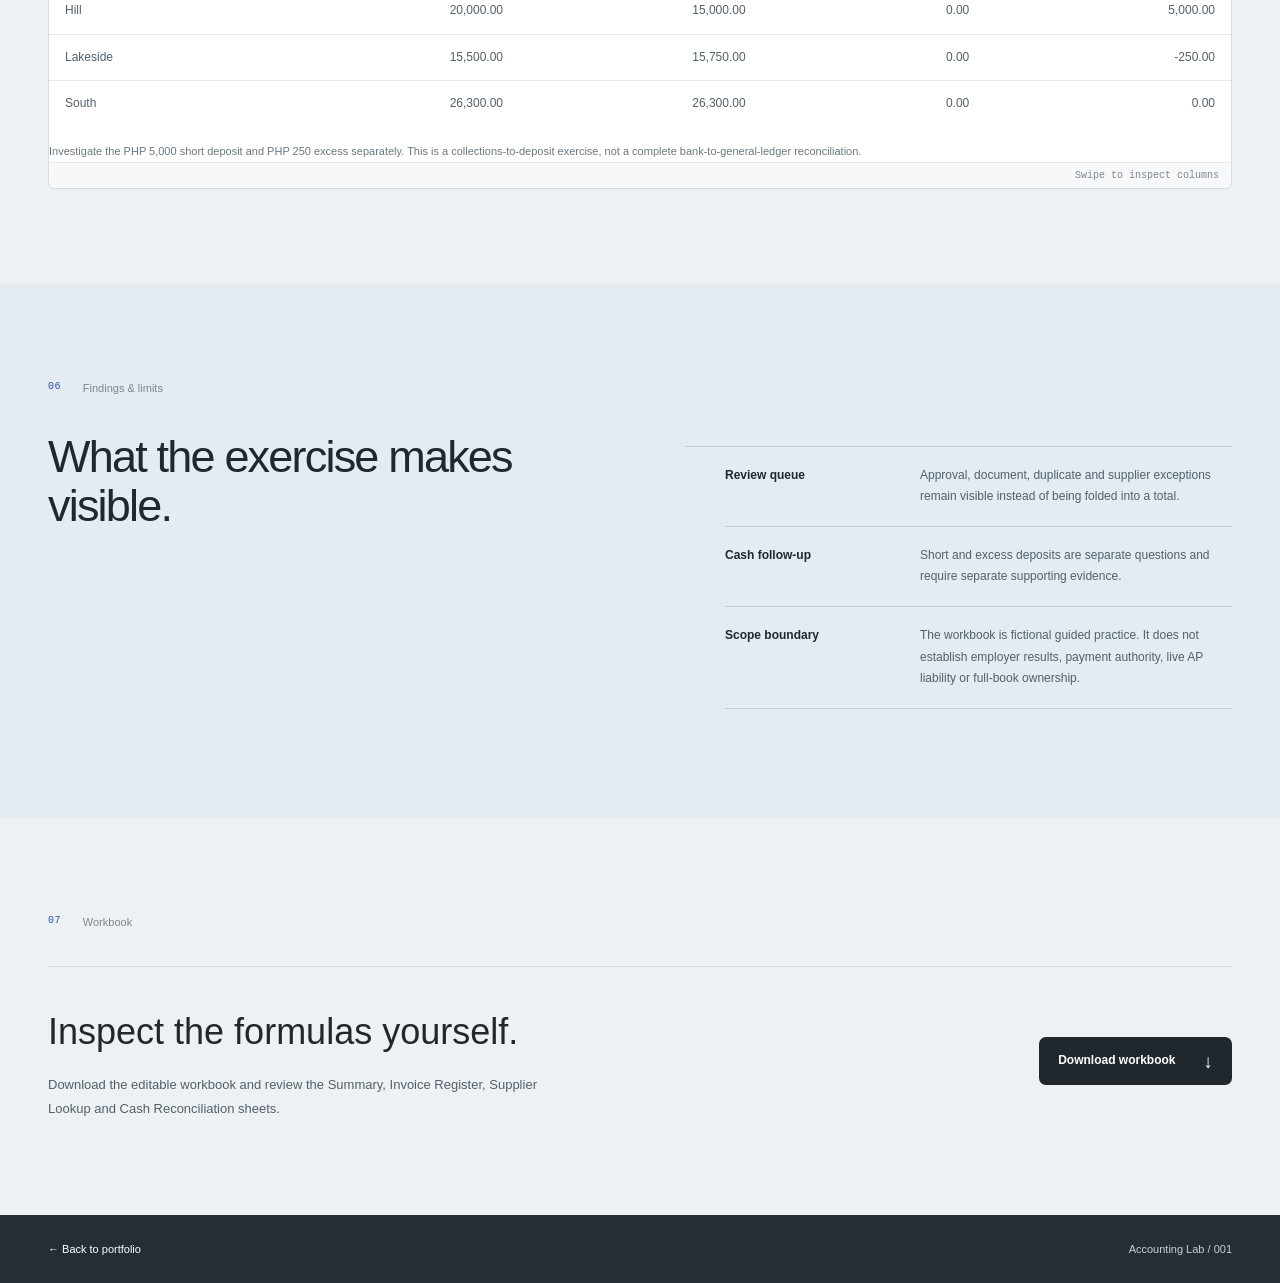
==== commit 4aef174c: "Polish portfolio typography and motion" ====
--- a/accounting-lab-001.html
+++ b/accounting-lab-001.html
@@ -1,2 +1,2 @@
 <!doctype html>
-<html lang="en"><head><meta charset="utf-8"><meta name="viewport" content="width=device-width,initial-scale=1"><title>Accounting Lab 001 | Invoice Controls &amp; Cash Reconciliation</title><meta name="description" content="A guided fictional Excel case study covering invoice controls, supplier lookups, exception review and collections-to-deposit reconciliation."><meta name="robots" content="noindex,nofollow"><link rel="icon" href="favicon.svg" type="image/svg+xml"><link rel="stylesheet" href="styles.css"><script src="script.js" defer></script></head><body><a class="skip-link" href="#main">Skip to content</a><header class="site-header wrap"><a class="brand" href="index.html"><span class="brand-mark">rg</span><span>Rodieza Gabriel<small>Accounting portfolio</small></span></a><nav aria-label="Case study navigation"><a href="index.html#work">Selected work</a><a href="index.html#experience">Experience</a><a class="nav-resume" href="Rodieza-Gabriel-Accounts-Payable-Resume.pdf" download>Resume ↗</a></nav></header><main id="main"><section class="case-hero wrap"><p class="eyebrow">Accounting Lab / 001 · Guided practice</p><h1>Invoice controls<br><span>&amp; cash reconciliation.</span></h1><p class="case-lede">A focused Excel exercise using fictional data to make exception review visible.</p><div class="case-meta"><div><span>Dataset</span><strong>21 invoice records<br>6 deposit batches</strong></div><div><span>Methods</span><strong>VLOOKUP · COUNTIF<br>Reconciliation formulas</strong></div><div><span>Format</span><strong>Editable XLSX<br>Fictional data</strong></div></div></section><section class="case-section wrap"><div class="case-kicker"><span class="mono">01</span><span>Context</span></div><div class="case-two"><div><h2>A small accounting system, made inspectable.</h2></div><div><p>This guided practice sample follows an invoice register through supplier matching, duplicate checks, payment-review decisions and collections-to-deposit comparison.</p><p class="muted">It is separate from professional employment results. “Ready” is a sample classification, not authorization to pay.</p></div></div></section><section class="case-section case-tint"><div class="wrap"><div class="case-kicker"><span class="mono">02</span><span>Objective</span></div><div class="process-grid"><article><span class="step">01</span><h3>Match</h3><p>Use supplier and invoice keys to identify the record behind each line.</p></article><article><span class="step">02</span><h3>Check</h3><p>Surface duplicates, missing suppliers, approval gaps and timing issues.</p></article><article><span class="step">03</span><h3>Reconcile</h3><p>Compare branch collections with deposits and document unresolved differences.</p></article><article><span class="step">04</span><h3>Explain</h3><p>Leave a review trail that another person can follow in the workbook.</p></article></div></div></section><section class="case-section wrap"><div class="case-kicker"><span class="mono">03</span><span>Formula logic</span></div><div class="formula-grid"><div class="formula-card"><p class="mono">VLOOKUP</p><h3>Supplier matching</h3><p>Connects the invoice register to the supplier reference table so the review starts with the right vendor context.</p></div><div class="formula-card"><p class="mono">COUNTIF</p><h3>Duplicate checks</h3><p>Checks a supplier-and-invoice key. Identical invoice numbers from different suppliers are not automatically treated as duplicates.</p></div><div class="formula-card"><p class="mono">RECONCILIATION</p><h3>Cash exceptions</h3><p>Separates timing differences from unresolved short or excess deposits for follow-up.</p></div></div></section><section class="case-section wrap"><div class="case-kicker"><span class="mono">04</span><span>Dataset</span></div><div class="case-table-head"><div><h2>Invoice review results</h2><p class="muted">Snapshot: 20 September 2026 · all amounts in PHP</p></div><p class="case-total"><span>Due and eligible under sample rules</span><strong>PHP 69,150.00</strong></p></div><div class="table-scroll case-table" tabindex="0" role="region" aria-label="Fictional invoice review results; scroll for all rows"><table class="invoice-table"><caption class="sr-only">Fictional invoice review results</caption><thead><tr><th scope="col">Record</th><th scope="col">Supplier / invoice</th><th scope="col" class="number">Open balance</th><th scope="col">Decision</th></tr></thead><tbody><tr data-decision="Ready"><td>R01</td><td>Northline Office Supply<small>INV1001</small></td><td class="number">12,000.00</td><td><span class="status ready">Ready</span></td></tr><tr data-decision="Ready"><td>R02</td><td>Harbor Freight Services<small>INV2001</small></td><td class="number">13,500.00</td><td><span class="status ready">Ready</span></td></tr><tr data-decision="Paid"><td>R03</td><td>Clearwater Utilities<small>INV3001</small></td><td class="number">0.00</td><td><span class="status other">Paid</span></td></tr><tr data-decision="Not due"><td>R04</td><td>Cedar Property Leasing<small>INV4001</small></td><td class="number">9,600.00</td><td><span class="status other">Not due</span></td></tr><tr data-decision="Review approval"><td>R05</td><td>Summit Packaging<small>INV5001</small></td><td class="number">14,200.00</td><td><span class="status review">Review approval</span></td></tr><tr data-decision="Review documents"><td>R06</td><td>Evergreen Maintenance<small>INV6001</small></td><td class="number">6,200.00</td><td><span class="status review">Review documents</span></td></tr><tr data-decision="Not due"><td>R07</td><td>Northline Office Supply<small>INV1002</small></td><td class="number">11,000.00</td><td><span class="status other">Not due</span></td></tr><tr data-decision="Review duplicate"><td>R08</td><td>Harbor Freight Services<small>INV2002</small></td><td class="number">23,000.00</td><td><span class="status review">Review duplicate</span></td></tr><tr data-decision="Not due"><td>R09</td><td>Clearwater Utilities<small>INV3002</small></td><td class="number">8,300.00</td><td><span class="status other">Not due</span></td></tr><tr data-decision="Ready"><td>R10</td><td>Cedar Property Leasing<small>INV4002</small></td><td class="number">15,750.00</td><td><span class="status ready">Ready</span></td></tr><tr data-decision="Ready"><td>R11</td><td>Summit Packaging<small>INV5002</small></td><td class="number">4,900.00</td><td><span class="status ready">Ready</span></td></tr><tr data-decision="Ready"><td>R12</td><td>Evergreen Maintenance<small>INV6002</small></td><td class="number">8,800.00</td><td><span class="status ready">Ready</span></td></tr><tr data-decision="Review duplicate"><td>R13</td><td>Harbor Freight Services<small>INV2002</small></td><td class="number">23,000.00</td><td><span class="status review">Review duplicate</span></td></tr><tr data-decision="Review supplier"><td>R14</td><td>Unknown supplier<small>INV7001</small></td><td class="number">3,000.00</td><td><span class="status review">Review supplier</span></td></tr><tr data-decision="Review approval"><td>R15</td><td>Northline Office Supply<small>INV1003</small></td><td class="number">4,000.00</td><td><span class="status review">Review approval</span></td></tr><tr data-decision="Not due"><td>R16</td><td>Harbor Freight Services<small>INV2003</small></td><td class="number">17,500.00</td><td><span class="status other">Not due</span></td></tr><tr data-decision="Paid"><td>R17</td><td>Clearwater Utilities<small>INV3003</small></td><td class="number">0.00</td><td><span class="status other">Paid</span></td></tr><tr data-decision="Ready"><td>R18</td><td>Cedar Property Leasing<small>INV4003</small></td><td class="number">5,200.00</td><td><span class="status ready">Ready</span></td></tr><tr data-decision="Review approval"><td>R19</td><td>Summit Packaging<small>INV5003</small></td><td class="number">12,700.00</td><td><span class="status review">Review approval</span></td></tr><tr data-decision="Not due"><td>R20</td><td>Evergreen Maintenance<small>INV6003</small></td><td class="number">9,100.00</td><td><span class="status other">Not due</span></td></tr><tr data-decision="Ready"><td>R21</td><td>Clearwater Utilities<small>INV1001</small></td><td class="number">9,000.00</td><td><span class="status ready">Ready</span></td></tr></tbody></table></div><p class="table-note">Both records in a duplicate group are held for review. Intake balances include unresolved items and are not a verified AP liability. This static page does not update when the downloaded workbook changes.</p></section><section class="case-section wrap"><div class="case-kicker"><span class="mono">05</span><span>Reconciliation</span></div><h3 class="cash-title">Collections-to-deposit reconciliation</h3><div class="table-scroll" tabindex="0" role="region" aria-label="Fictional branch deposit results"><table><caption class="sr-only">Fictional cash reconciliation, PHP</caption><thead><tr><th scope="col">Branch</th><th scope="col" class="number">Expected</th><th scope="col" class="number">Deposited</th><th scope="col" class="number">In transit</th><th scope="col" class="number">Unresolved</th></tr></thead><tbody><tr><td>Harbor</td><td class="number">24,500.00</td><td class="number">24,500.00</td><td class="number">0.00</td><td class="number ">0.00</td></tr><tr><td>Garden</td><td class="number">18,000.00</td><td class="number">18,000.00</td><td class="number">0.00</td><td class="number ">0.00</td></tr><tr><td>Central</td><td class="number">32,000.00</td><td class="number">28,000.00</td><td class="number">4,000.00</td><td class="number ">0.00</td></tr><tr><td>Hill</td><td class="number">20,000.00</td><td class="number">15,000.00</td><td class="number">0.00</td><td class="number variance">5,000.00</td></tr><tr><td>Lakeside</td><td class="number">15,500.00</td><td class="number">15,750.00</td><td class="number">0.00</td><td class="number variance">-250.00</td></tr><tr><td>South</td><td class="number">26,300.00</td><td class="number">26,300.00</td><td class="number">0.00</td><td class="number ">0.00</td></tr></tbody></table><p class="table-note">Investigate the PHP 5,000 short deposit and PHP 250 excess separately. This is a collections-to-deposit exercise, not a complete bank-to-general-ledger reconciliation.</p></section><section class="case-section case-tint"><div class="wrap"><div class="case-kicker"><span class="mono">06</span><span>Findings &amp; limits</span></div><div class="case-two"><div><h2>What the exercise makes visible.</h2></div><div><ul class="finding-list"><li><strong>Review queue</strong><span>Approval, document, duplicate and supplier exceptions remain visible instead of being folded into a total.</span></li><li><strong>Cash follow-up</strong><span>Short and excess deposits are separate questions and require separate supporting evidence.</span></li><li><strong>Scope boundary</strong><span>The workbook is fictional guided practice. It does not establish employer results, payment authority, live AP liability or full-book ownership.</span></li></ul></div></div></div></section><section class="case-section wrap case-download"><div class="case-kicker"><span class="mono">07</span><span>Workbook</span></div><div class="download-panel"><div><h2>Inspect the formulas yourself.</h2><p>Download the editable workbook and review the Summary, Invoice Register, Supplier Lookup and Cash Reconciliation sheets.</p></div><a class="button primary" href="Rodieza-Gabriel-Accounting-Work-Sample.xlsx" download>Download workbook <span>↓</span></a></div></section></main><footer class="case-footer"><div class="wrap"><a href="index.html">← Back to portfolio</a><span>Accounting Lab / 001</span></div></footer></body></html>+<html lang="en"><head><meta charset="utf-8"><meta name="viewport" content="width=device-width,initial-scale=1"><title>Accounting Lab 001 | Invoice Controls &amp; Cash Reconciliation</title><meta name="description" content="A guided fictional Excel case study covering invoice controls, supplier lookups, exception review and collections-to-deposit reconciliation."><meta name="robots" content="noindex,nofollow"><link rel="icon" href="favicon.svg" type="image/svg+xml"><link rel="stylesheet" href="styles.css"><script src="script.js" defer></script></head><body><a class="skip-link" href="#main">Skip to content</a><header class="site-header wrap"><a class="brand" href="index.html"><span class="brand-mark">rg</span><span>Rodieza Gabriel<small>Accounting portfolio</small></span></a><nav aria-label="Case study navigation"><a href="index.html#work">Selected work</a><a href="index.html#experience">Experience</a><a class="nav-resume" href="Rodieza-Gabriel-Accounts-Payable-Resume.pdf" download>Resume ↗</a></nav></header><main id="main"><section class="case-hero wrap"><p class="eyebrow">Accounting Lab / 001 · Guided practice</p><h1>Invoice controls<br><span>&amp; cash reconciliation.</span></h1><p class="case-lede">A focused Excel exercise using fictional data to make exception review visible.</p><div class="case-meta"><div><span>Dataset</span><strong>21 invoice records<br>6 deposit batches</strong></div><div><span>Methods</span><strong>VLOOKUP · COUNTIF<br>Reconciliation formulas</strong></div><div><span>Format</span><strong>Editable XLSX<br>Fictional data</strong></div></div></section><section class="case-section wrap"><div class="case-kicker"><span class="mono">01</span><span>Context</span></div><div class="case-two"><div><h2>A small accounting system, made inspectable.</h2></div><div><p>This guided practice sample follows an invoice register through supplier matching, duplicate checks, payment-review decisions and collections-to-deposit comparison.</p><p class="muted">It is separate from professional employment results. “Ready” is a sample classification, not authorization to pay.</p></div></div></section><section class="case-section case-tint"><div class="wrap"><div class="case-kicker"><span class="mono">02</span><span>Objective</span></div><div class="process-grid"><article><span class="step">01</span><h3>Match</h3><p>Use supplier and invoice keys to identify the record behind each line.</p></article><article><span class="step">02</span><h3>Check</h3><p>Surface duplicates, missing suppliers, approval gaps and timing issues.</p></article><article><span class="step">03</span><h3>Reconcile</h3><p>Compare branch collections with deposits and document unresolved differences.</p></article><article><span class="step">04</span><h3>Explain</h3><p>Leave a review trail that another person can follow in the workbook.</p></article></div></div></section><section class="case-section artifact-section"><div class="wrap"><div class="case-kicker"><span class="mono">VISUAL</span><span>Project visual</span></div><div class="artifact-grid" aria-label="Selected fictional exception records"><div class="artifact-main"><p class="mono">EXCEPTION REGISTER / 001</p><h2>From raw entries<br><span>to a review queue.</span></h2><div class="artifact-rows"><div><span>R08 · R13</span><strong>Duplicate group</strong><em>PHP 23,000.00</em></div><div><span>R14</span><strong>Unknown supplier</strong><em>PHP 3,000.00</em></div><div><span>Hill</span><strong>Short deposit</strong><em>PHP 5,000.00</em></div></div></div><div class="artifact-side"><div class="artifact-ring"><span>03</span><small>exceptions<br>to investigate</small></div><p>Each flagged state stays visible long enough to be checked, explained and carried into the workbook.</p></div></div></div></section><section class="case-section wrap"><div class="case-kicker"><span class="mono">03</span><span>Formula logic</span></div><div class="formula-grid"><div class="formula-card"><p class="mono">VLOOKUP</p><h3>Supplier matching</h3><p>Connects the invoice register to the supplier reference table so the review starts with the right vendor context.</p></div><div class="formula-card"><p class="mono">COUNTIF</p><h3>Duplicate checks</h3><p>Checks a supplier-and-invoice key. Identical invoice numbers from different suppliers are not automatically treated as duplicates.</p></div><div class="formula-card"><p class="mono">RECONCILIATION</p><h3>Cash exceptions</h3><p>Separates timing differences from unresolved short or excess deposits for follow-up.</p></div></div></section><section class="case-section wrap"><div class="case-kicker"><span class="mono">04</span><span>Dataset</span></div><div class="case-table-head"><div><h2>Invoice review results</h2><p class="muted">Snapshot: 20 September 2026 · all amounts in PHP</p></div><p class="case-total"><span>Due and eligible under sample rules</span><strong>PHP 69,150.00</strong></p></div><div class="table-scroll case-table" tabindex="0" role="region" aria-label="Fictional invoice review results; scroll for all rows"><table class="invoice-table"><caption class="sr-only">Fictional invoice review results</caption><thead><tr><th scope="col">Record</th><th scope="col">Supplier / invoice</th><th scope="col" class="number">Open balance</th><th scope="col">Decision</th></tr></thead><tbody><tr data-decision="Ready"><td>R01</td><td>Northline Office Supply<small>INV1001</small></td><td class="number">12,000.00</td><td><span class="status ready">Ready</span></td></tr><tr data-decision="Ready"><td>R02</td><td>Harbor Freight Services<small>INV2001</small></td><td class="number">13,500.00</td><td><span class="status ready">Ready</span></td></tr><tr data-decision="Paid"><td>R03</td><td>Clearwater Utilities<small>INV3001</small></td><td class="number">0.00</td><td><span class="status other">Paid</span></td></tr><tr data-decision="Not due"><td>R04</td><td>Cedar Property Leasing<small>INV4001</small></td><td class="number">9,600.00</td><td><span class="status other">Not due</span></td></tr><tr data-decision="Review approval"><td>R05</td><td>Summit Packaging<small>INV5001</small></td><td class="number">14,200.00</td><td><span class="status review">Review approval</span></td></tr><tr data-decision="Review documents"><td>R06</td><td>Evergreen Maintenance<small>INV6001</small></td><td class="number">6,200.00</td><td><span class="status review">Review documents</span></td></tr><tr data-decision="Not due"><td>R07</td><td>Northline Office Supply<small>INV1002</small></td><td class="number">11,000.00</td><td><span class="status other">Not due</span></td></tr><tr data-decision="Review duplicate"><td>R08</td><td>Harbor Freight Services<small>INV2002</small></td><td class="number">23,000.00</td><td><span class="status review">Review duplicate</span></td></tr><tr data-decision="Not due"><td>R09</td><td>Clearwater Utilities<small>INV3002</small></td><td class="number">8,300.00</td><td><span class="status other">Not due</span></td></tr><tr data-decision="Ready"><td>R10</td><td>Cedar Property Leasing<small>INV4002</small></td><td class="number">15,750.00</td><td><span class="status ready">Ready</span></td></tr><tr data-decision="Ready"><td>R11</td><td>Summit Packaging<small>INV5002</small></td><td class="number">4,900.00</td><td><span class="status ready">Ready</span></td></tr><tr data-decision="Ready"><td>R12</td><td>Evergreen Maintenance<small>INV6002</small></td><td class="number">8,800.00</td><td><span class="status ready">Ready</span></td></tr><tr data-decision="Review duplicate"><td>R13</td><td>Harbor Freight Services<small>INV2002</small></td><td class="number">23,000.00</td><td><span class="status review">Review duplicate</span></td></tr><tr data-decision="Review supplier"><td>R14</td><td>Unknown supplier<small>INV7001</small></td><td class="number">3,000.00</td><td><span class="status review">Review supplier</span></td></tr><tr data-decision="Review approval"><td>R15</td><td>Northline Office Supply<small>INV1003</small></td><td class="number">4,000.00</td><td><span class="status review">Review approval</span></td></tr><tr data-decision="Not due"><td>R16</td><td>Harbor Freight Services<small>INV2003</small></td><td class="number">17,500.00</td><td><span class="status other">Not due</span></td></tr><tr data-decision="Paid"><td>R17</td><td>Clearwater Utilities<small>INV3003</small></td><td class="number">0.00</td><td><span class="status other">Paid</span></td></tr><tr data-decision="Ready"><td>R18</td><td>Cedar Property Leasing<small>INV4003</small></td><td class="number">5,200.00</td><td><span class="status ready">Ready</span></td></tr><tr data-decision="Review approval"><td>R19</td><td>Summit Packaging<small>INV5003</small></td><td class="number">12,700.00</td><td><span class="status review">Review approval</span></td></tr><tr data-decision="Not due"><td>R20</td><td>Evergreen Maintenance<small>INV6003</small></td><td class="number">9,100.00</td><td><span class="status other">Not due</span></td></tr><tr data-decision="Ready"><td>R21</td><td>Clearwater Utilities<small>INV1001</small></td><td class="number">9,000.00</td><td><span class="status ready">Ready</span></td></tr></tbody></table></div><p class="table-note">Both records in a duplicate group are held for review. Intake balances include unresolved items and are not a verified AP liability. This static page does not update when the downloaded workbook changes.</p></section><section class="case-section wrap"><div class="case-kicker"><span class="mono">05</span><span>Reconciliation</span></div><h3 class="cash-title">Collections-to-deposit reconciliation</h3><div class="table-scroll" tabindex="0" role="region" aria-label="Fictional branch deposit results"><table><caption class="sr-only">Fictional cash reconciliation, PHP</caption><thead><tr><th scope="col">Branch</th><th scope="col" class="number">Expected</th><th scope="col" class="number">Deposited</th><th scope="col" class="number">In transit</th><th scope="col" class="number">Unresolved</th></tr></thead><tbody><tr><td>Harbor</td><td class="number">24,500.00</td><td class="number">24,500.00</td><td class="number">0.00</td><td class="number ">0.00</td></tr><tr><td>Garden</td><td class="number">18,000.00</td><td class="number">18,000.00</td><td class="number">0.00</td><td class="number ">0.00</td></tr><tr><td>Central</td><td class="number">32,000.00</td><td class="number">28,000.00</td><td class="number">4,000.00</td><td class="number ">0.00</td></tr><tr><td>Hill</td><td class="number">20,000.00</td><td class="number">15,000.00</td><td class="number">0.00</td><td class="number variance">5,000.00</td></tr><tr><td>Lakeside</td><td class="number">15,500.00</td><td class="number">15,750.00</td><td class="number">0.00</td><td class="number variance">-250.00</td></tr><tr><td>South</td><td class="number">26,300.00</td><td class="number">26,300.00</td><td class="number">0.00</td><td class="number ">0.00</td></tr></tbody></table><p class="table-note">Investigate the PHP 5,000 short deposit and PHP 250 excess separately. This is a collections-to-deposit exercise, not a complete bank-to-general-ledger reconciliation.</p></section><section class="case-section case-tint"><div class="wrap"><div class="case-kicker"><span class="mono">06</span><span>Findings &amp; limits</span></div><div class="case-two"><div><h2>What the exercise makes visible.</h2></div><div><ul class="finding-list"><li><strong>Review queue</strong><span>Approval, document, duplicate and supplier exceptions remain visible instead of being folded into a total.</span></li><li><strong>Cash follow-up</strong><span>Short and excess deposits are separate questions and require separate supporting evidence.</span></li><li><strong>Scope boundary</strong><span>The workbook is fictional guided practice. It does not establish employer results, payment authority, live AP liability or full-book ownership.</span></li></ul></div></div></div></section><section class="case-section wrap case-download"><div class="case-kicker"><span class="mono">07</span><span>Workbook</span></div><div class="download-panel"><div><h2>Inspect the formulas yourself.</h2><p>Download the editable workbook and review the Summary, Invoice Register, Supplier Lookup and Cash Reconciliation sheets.</p></div><a class="button primary" href="Rodieza-Gabriel-Accounting-Work-Sample.xlsx" download>Download workbook <span>↓</span></a></div></section></main><footer class="case-footer"><div class="wrap"><a href="index.html">← Back to portfolio</a><span>Accounting Lab / 001</span></div></footer></body></html>
--- a/styles.css
+++ b/styles.css
@@ -3,3 +3,6 @@
 @media(max-width:900px){.wrap{width:calc(100% - 56px)}.hero{padding:58px 44px 62px;gap:55px}.hero h1{font-size:52px}.hero-side-copy{font-size:21px}.scale{gap:45px}.scale-number{font-size:125px}.section-lead h2{font-size:48px}.impact h2{font-size:40px}.capabilities h2{font-size:56px}.work-grid{gap:40px}.work-cover{padding:32px}.work-cover h2{font-size:39px}.contact h2{font-size:43px}.case-hero h1{font-size:64px}.case-two{gap:45px}}
 @media(max-width:700px){.wrap{width:calc(100% - 32px)}.site-header{padding-block:19px}.brand{font-size:12px}.brand-mark{width:32px;height:32px;font-size:16px}.brand small{font-size:9px}nav{gap:12px;font-size:10px}nav a:not(.nav-resume){display:none}.nav-resume{padding:7px 11px!important}.section{padding-block:70px}.hero{display:block;padding:39px 24px 45px;border-radius:18px}.hero-name{font-size:19px;margin-top:28px}.hero h1{font-size:40px;letter-spacing:-.04em;margin-top:13px}.hero-lede{font-size:13px;margin-top:21px}.hero-actions{margin-top:24px}.hero-side{border-top:1px solid var(--line);margin-top:46px;padding-top:17px}.hero-side-copy{font-size:18px;margin-top:15px}.hero-side-line{margin-top:35px}.scale{display:block;padding-block:83px 78px}.scale-number{font-size:112px;margin-top:14px}.scale-number span{font-size:55px}.scale-copy h2{font-size:29px;margin-top:28px}.scale-copy p{font-size:11px}.section-kicker{margin-bottom:23px}.section-lead{display:block;margin-bottom:35px}.section-lead h2{font-size:40px}.section-lead>p{font-size:12px;margin-top:18px}.experience-item{display:block;padding:29px 0 35px}.experience-index{margin-bottom:19px}.experience-top{display:block}.date{margin-top:4px}.experience-metric{font-size:61px;margin-top:27px}.experience-metric.word{font-size:45px}.experience-metric span{font-size:35px}.experience-metric.word span{font-size:23px}.metric-label{font-size:12px}.detail-copy{grid-template-columns:1fr;gap:11px}.impact{padding-block:78px 89px}.impact-statement{display:block;padding-top:30px}.impact-number{font-size:125px}.impact h2{font-size:36px;margin-top:32px}.impact-statement div p{font-size:13px}.capabilities h2{font-size:43px;line-height:1.12}.capability-note{display:block;margin-top:45px;font-size:11px}.capability-note p:last-child{margin-top:13px;line-height:1.9}.work-grid{display:block}.work-cover{min-height:300px;padding:28px;transform:none}.work-cover h2{font-size:36px}.work-stats strong{font-size:51px}.work-copy{margin-top:38px}.work-copy h3{font-size:28px}.work-copy>p:not(.eyebrow):not(.methods){font-size:13px}.about{padding-top:75px}.about-grid{display:block;padding-top:28px}.about h2{font-size:39px}.about-grid>div:last-child{font-size:13px;margin-top:30px}.contact .section{padding-block:72px 25px}.contact-grid{display:block}.contact h2{font-size:39px}.contact-actions{margin-top:33px}.contact footer{display:block;margin-top:55px;font-size:9px}.contact footer p+p{margin-top:7px}.case-hero{padding:62px 0 76px}.case-hero h1{font-size:48px}.case-lede{font-size:15px}.case-meta{grid-template-columns:1fr 1fr;gap:25px 16px;margin-top:48px}.case-meta div:last-child{grid-column:1/-1}.case-section{padding-block:67px}.case-two{display:block}.case-two h2{font-size:36px}.case-two>div:last-child{font-size:13px;margin-top:27px}.process-grid{grid-template-columns:1fr 1fr;gap:30px 18px}.process-grid h3{font-size:19px;margin-top:20px}.process-grid p{font-size:11px}.formula-grid{grid-template-columns:1fr;gap:30px}.formula-card h3{margin-top:18px}.case-table-head{display:block}.case-total{text-align:left;margin-top:18px}.case-total strong{font-size:21px}.finding-list li{display:block}.finding-list li span{display:block;margin-top:5px}.download-panel{display:block}.download-panel h2{font-size:31px}.download-panel .button{margin-top:25px}.case-footer .wrap{display:block}.case-footer span{display:block;margin-top:8px}}
 @media(prefers-reduced-motion:reduce){html{scroll-behavior:auto}*,*::before,*::after{animation:none!important;transition:none!important}}
+
+/* Visual authorship pass */
+:root{--ease-editorial:cubic-bezier(.22,.61,.36,1);--ease-precise:cubic-bezier(.2,.8,.2,1)}html{scroll-behavior:smooth}body{font-variant-numeric:lining-nums} .site-header{position:sticky;top:0;z-index:10;transition:background .35s var(--ease-editorial),box-shadow .35s var(--ease-editorial),padding .35s var(--ease-editorial)}.site-header.is-scrolled{background:#eef1f3e8;backdrop-filter:blur(12px);box-shadow:0 1px 0 #d8dfe4;padding-block:17px}.site-header nav a{position:relative}.site-header nav a:not(.nav-resume)::after{content:'';position:absolute;left:0;right:100%;bottom:3px;height:1px;background:var(--accent);transition:right .35s var(--ease-editorial)}.site-header nav a:not(.nav-resume):hover::after,.site-header nav a:not(.nav-resume):focus-visible::after{right:0}.button,.text-link,.contact-link{transition:transform .35s var(--ease-editorial),color .25s,background .25s}.button:hover{transform:translateY(-3px)}.button span{transition:transform .35s var(--ease-editorial)}.button:hover span{transform:translateX(4px)}.hero h1,.case-hero h1{letter-spacing:-.065em}.hero-lede,.case-lede{max-width:470px}.scale-number,.experience-metric,.impact-number{font-variant-numeric:tabular-nums lining-nums}.scale-number{position:relative;letter-spacing:-.1em}.scale-number::after{content:'';position:absolute;left:0;right:0;bottom:-16px;height:1px;background:var(--accent);transform-origin:left;transform:scaleX(.2);transition:transform 1s var(--ease-editorial)}.scale.is-visible .scale-number::after{transform:scaleX(1)}.experience-item{position:relative;transition:background .4s var(--ease-editorial),padding-left .4s var(--ease-editorial)}.experience-item::before{content:'';position:absolute;left:-24px;top:0;bottom:0;width:2px;background:var(--accent);transform:scaleY(0);transform-origin:top;transition:transform .55s var(--ease-editorial)}.experience-item:hover,.experience-item:focus-within{background:#e8edf1;padding-left:18px}.experience-item:hover::before,.experience-item:focus-within::before{transform:scaleY(1)}.experience-item details summary{transition:color .25s,padding-left .35s var(--ease-editorial)}.experience-item details summary:hover{color:var(--accent);padding-left:5px}.capabilities h2{max-width:800px}.capabilities h2 span{transition:color .35s var(--ease-editorial)}.capabilities h2:hover span{color:var(--accent)}.work-cover{transition:transform .65s var(--ease-editorial),box-shadow .65s var(--ease-editorial)}.work-grid:hover .work-cover{transform:rotate(0deg) translateY(-5px);box-shadow:0 28px 42px -32px #243d5b}.reveal{opacity:1;transform:none;transition:opacity .8s var(--ease-editorial),transform .8s var(--ease-editorial)}.reveal-delay-1{transition-delay:.12s}.enhanced .reveal{opacity:0;transform:translateY(22px)}.enhanced .reveal.is-visible{opacity:1;transform:none}.enhanced .hero .reveal{opacity:1;transform:none}.reveal-group{opacity:1}.reveal-group>.reveal{transition-delay:.08s}.case-hero .case-meta{font-variant-numeric:tabular-nums}.case-section{position:relative}.process-grid article,.formula-card{transition:transform .4s var(--ease-editorial),border-color .3s}.process-grid article:hover,.formula-card:hover{transform:translateY(-5px);border-color:var(--accent)}.table-scroll{scrollbar-color:#9eabb7 #edf1f4;scrollbar-width:thin}.table-scroll::after{content:'Swipe to inspect columns';display:block;text-align:right;font:10px var(--mono);color:#7b8791;padding:7px 12px;background:#f6f8fa;border-top:1px solid #e4e9ee}.case-table-head{font-variant-numeric:tabular-nums}.artifact-section{padding-top:55px}.artifact-grid{display:grid;grid-template-columns:1.25fr .75fr;gap:72px;align-items:center;background:#e3e9f3;border:1px solid #d1dbe8;border-radius:15px;padding:45px 52px;box-shadow:0 25px 40px -38px #243d5b}.artifact-main .mono{color:#617a98}.artifact-main h2{font-size:44px;line-height:1.1;letter-spacing:-.04em;margin-top:28px;color:#304968}.artifact-main h2 span{color:#7b8995}.artifact-rows{margin-top:36px;border-top:1px solid #b9c7d7}.artifact-rows>div{display:grid;grid-template-columns:1fr 1.5fr 1fr;gap:18px;border-bottom:1px solid #c8d3e0;padding:14px 0;font-size:11px;align-items:center}.artifact-rows span{font:10px var(--mono);color:#60758d}.artifact-rows strong{font-weight:500;color:#263f5d}.artifact-rows em{text-align:right;font-style:normal;color:#7d4e2e;font-variant-numeric:tabular-nums}.artifact-side{border-left:1px solid #c5d1df;padding-left:42px}.artifact-ring{display:flex;align-items:center;gap:16px}.artifact-ring span{display:grid;place-items:center;width:78px;height:78px;border:1px solid var(--accent);border-radius:50%;color:var(--accent);font-size:28px;font-variant-numeric:tabular-nums}.artifact-ring small{font:10px/1.5 var(--mono);color:#61758b}.artifact-side>p{font-size:12px;line-height:1.8;margin-top:28px;max-width:220px;color:#526a82}@media(max-width:700px){.site-header.is-scrolled{padding-block:13px}.experience-item::before{left:-12px}.experience-item:hover,.experience-item:focus-within{padding-left:10px}.artifact-grid{display:block;padding:29px 24px}.artifact-main h2{font-size:34px;margin-top:22px}.artifact-rows>div{grid-template-columns:.8fr 1.4fr 1fr;gap:9px;font-size:10px}.artifact-rows span{font-size:9px}.artifact-side{border-left:0;border-top:1px solid #c5d1df;padding:25px 0 0;margin-top:30px}.artifact-side>p{max-width:none}.table-scroll::after{text-align:left}.case-table .table-scroll::after{content:'Swipe to inspect columns'}}@media(prefers-reduced-motion:reduce){.site-header{transition:none}.site-header nav a::after,.scale-number::after{transition:none}.reveal{opacity:1;transform:none;transition:none}.experience-item,.experience-item::before,.work-cover,.button,.button span{transition:none}.artifact-grid,.process-grid article,.formula-card{transition:none}}
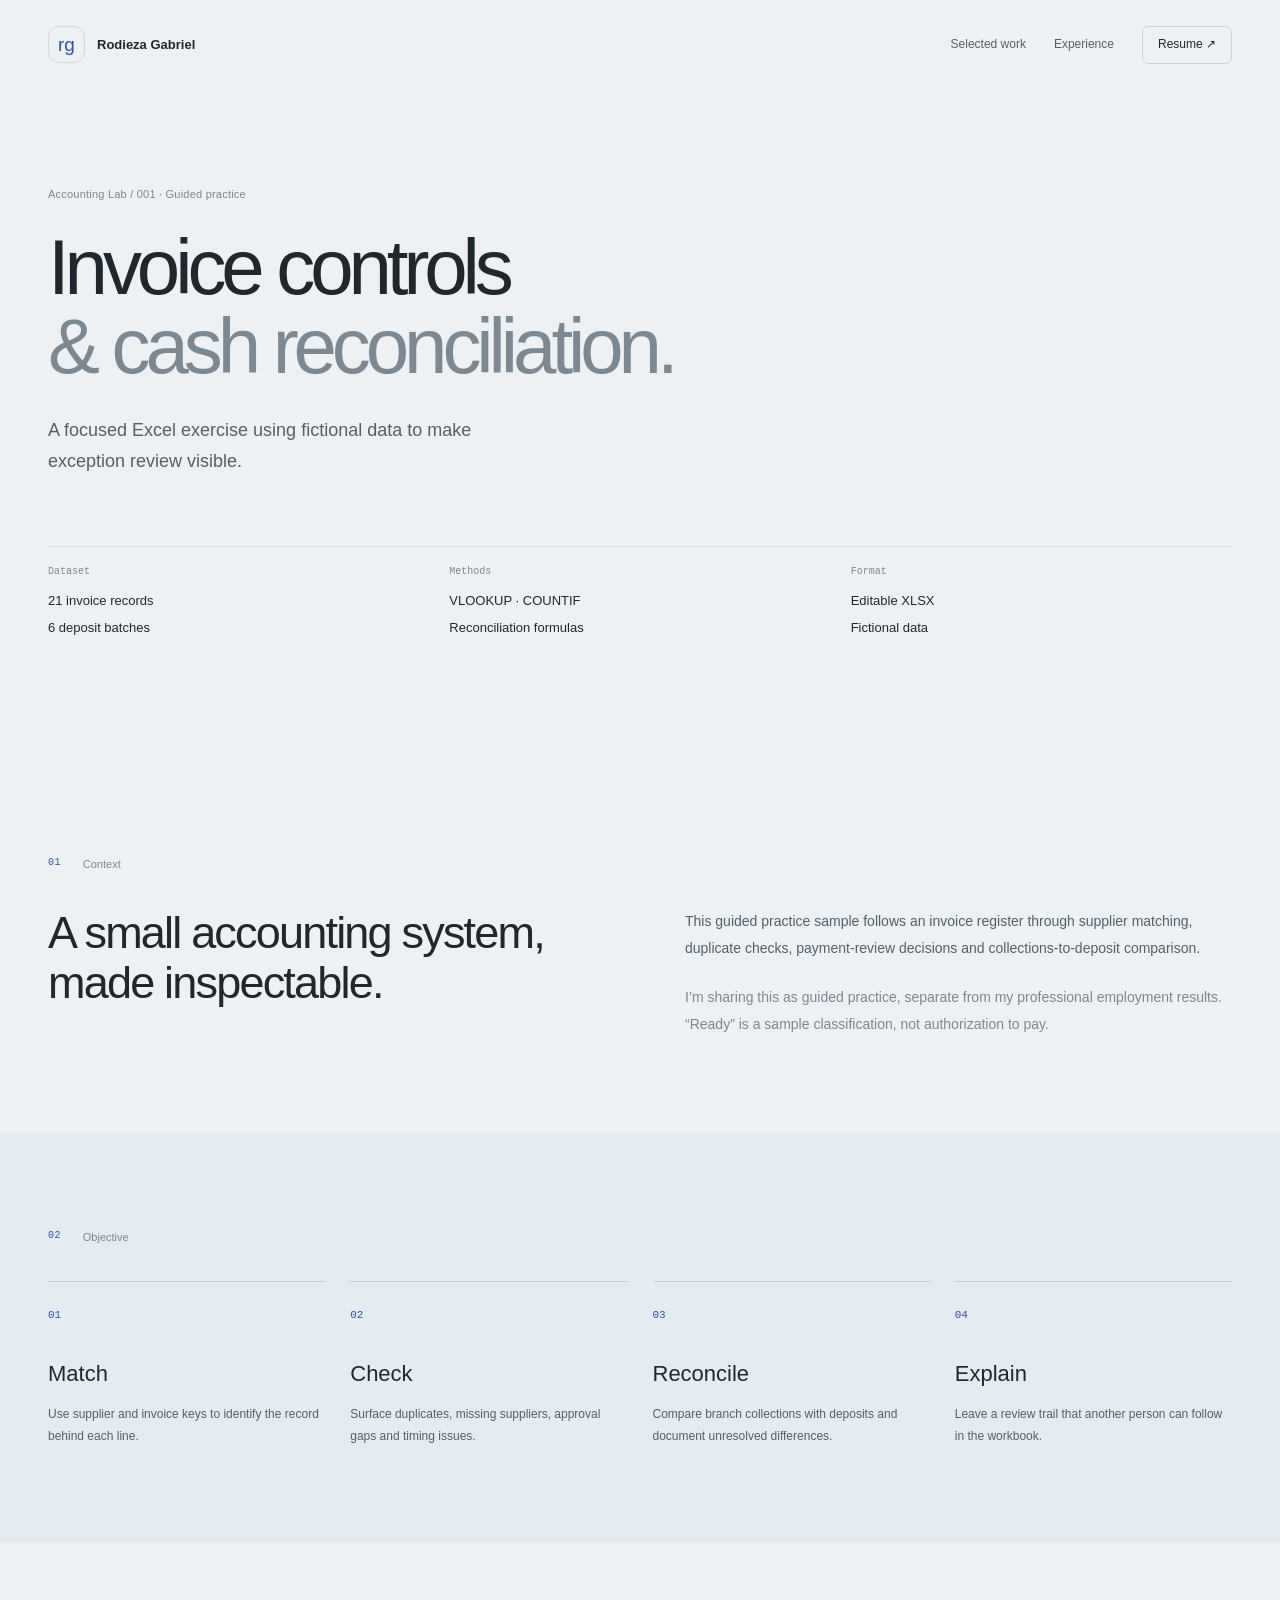
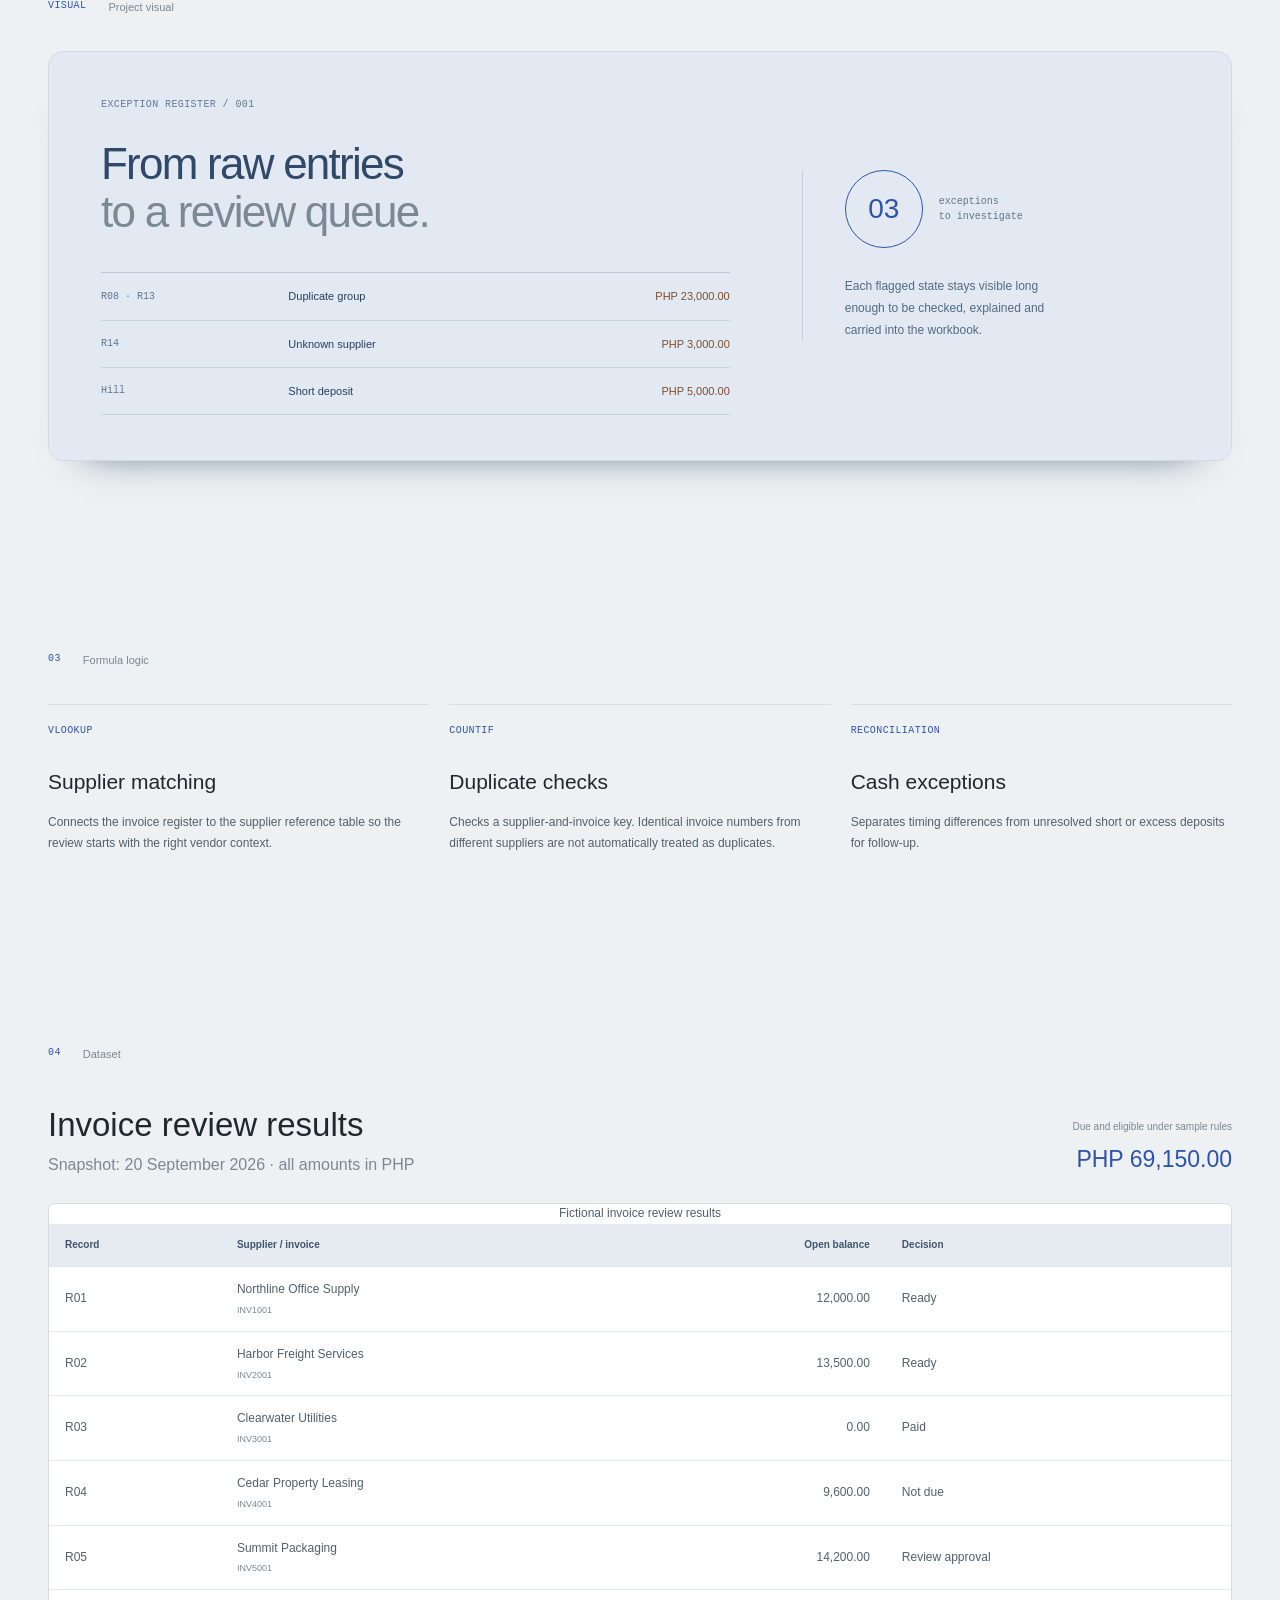
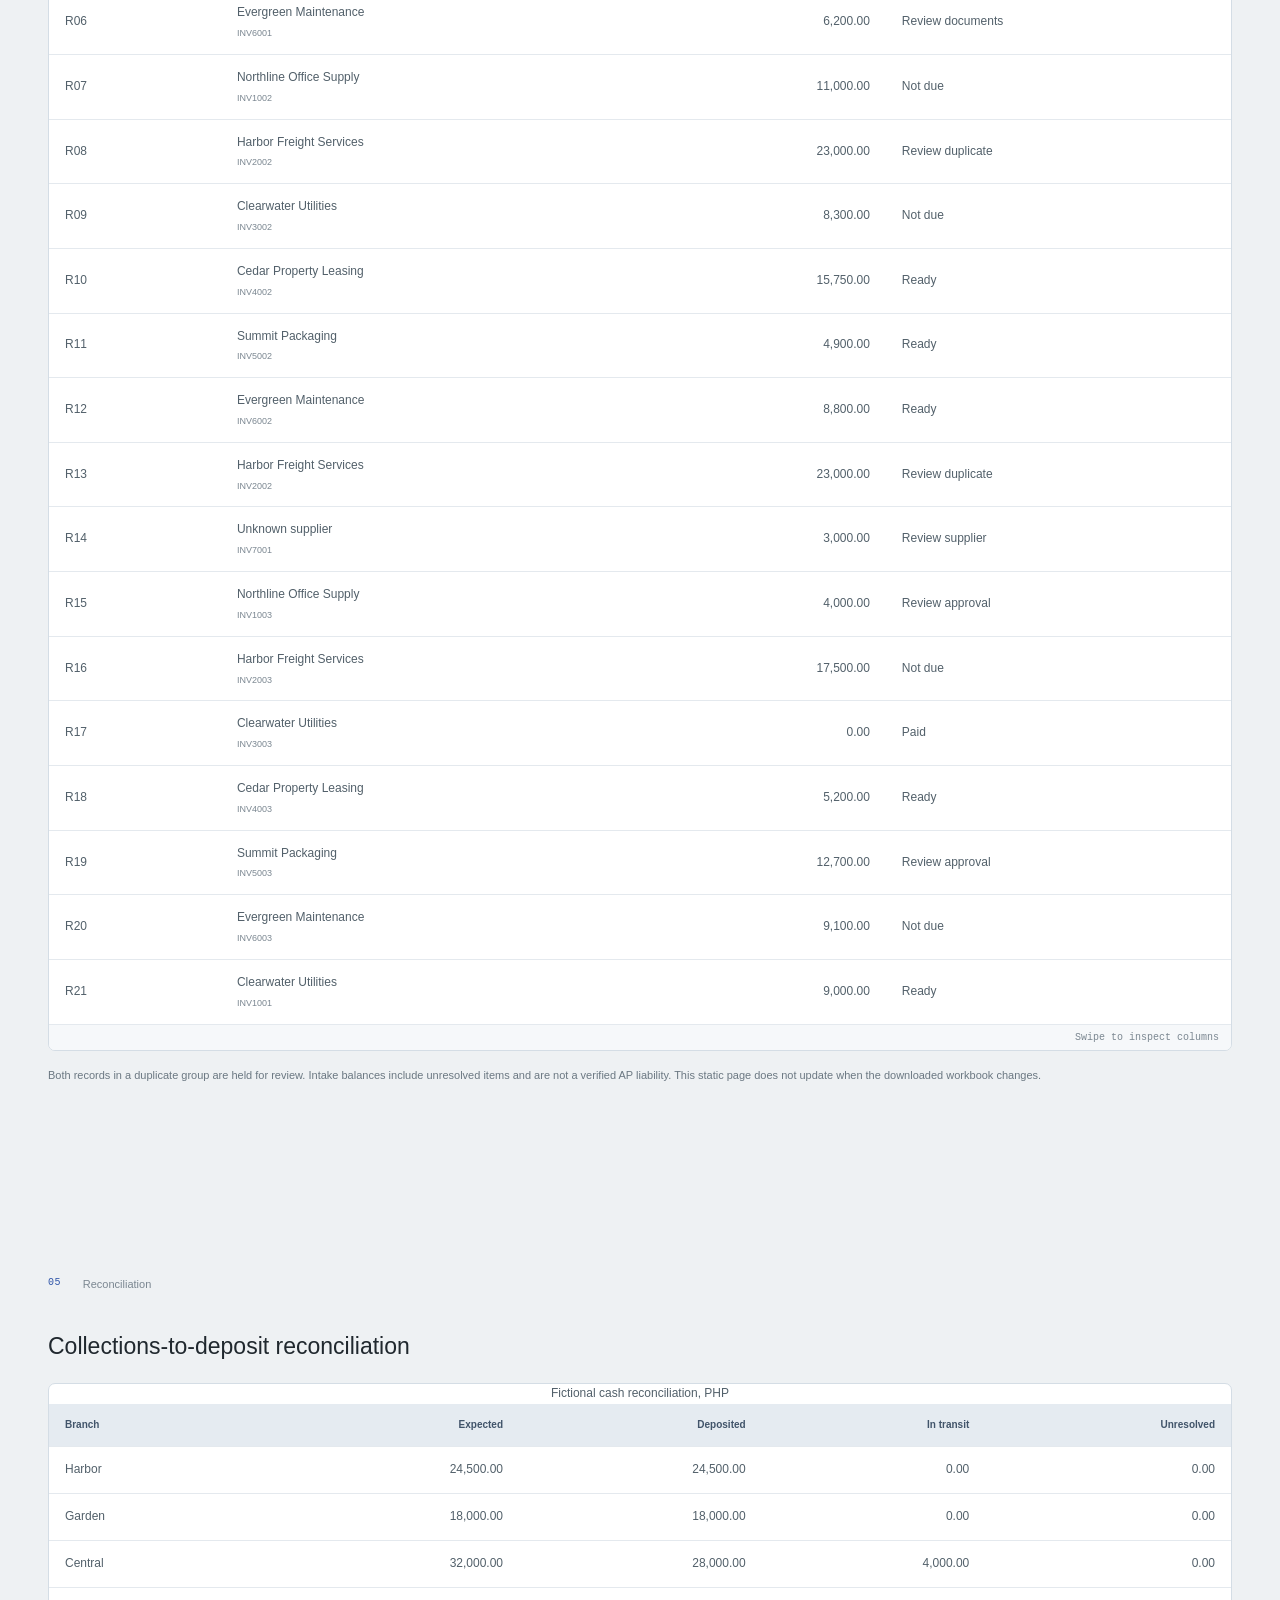
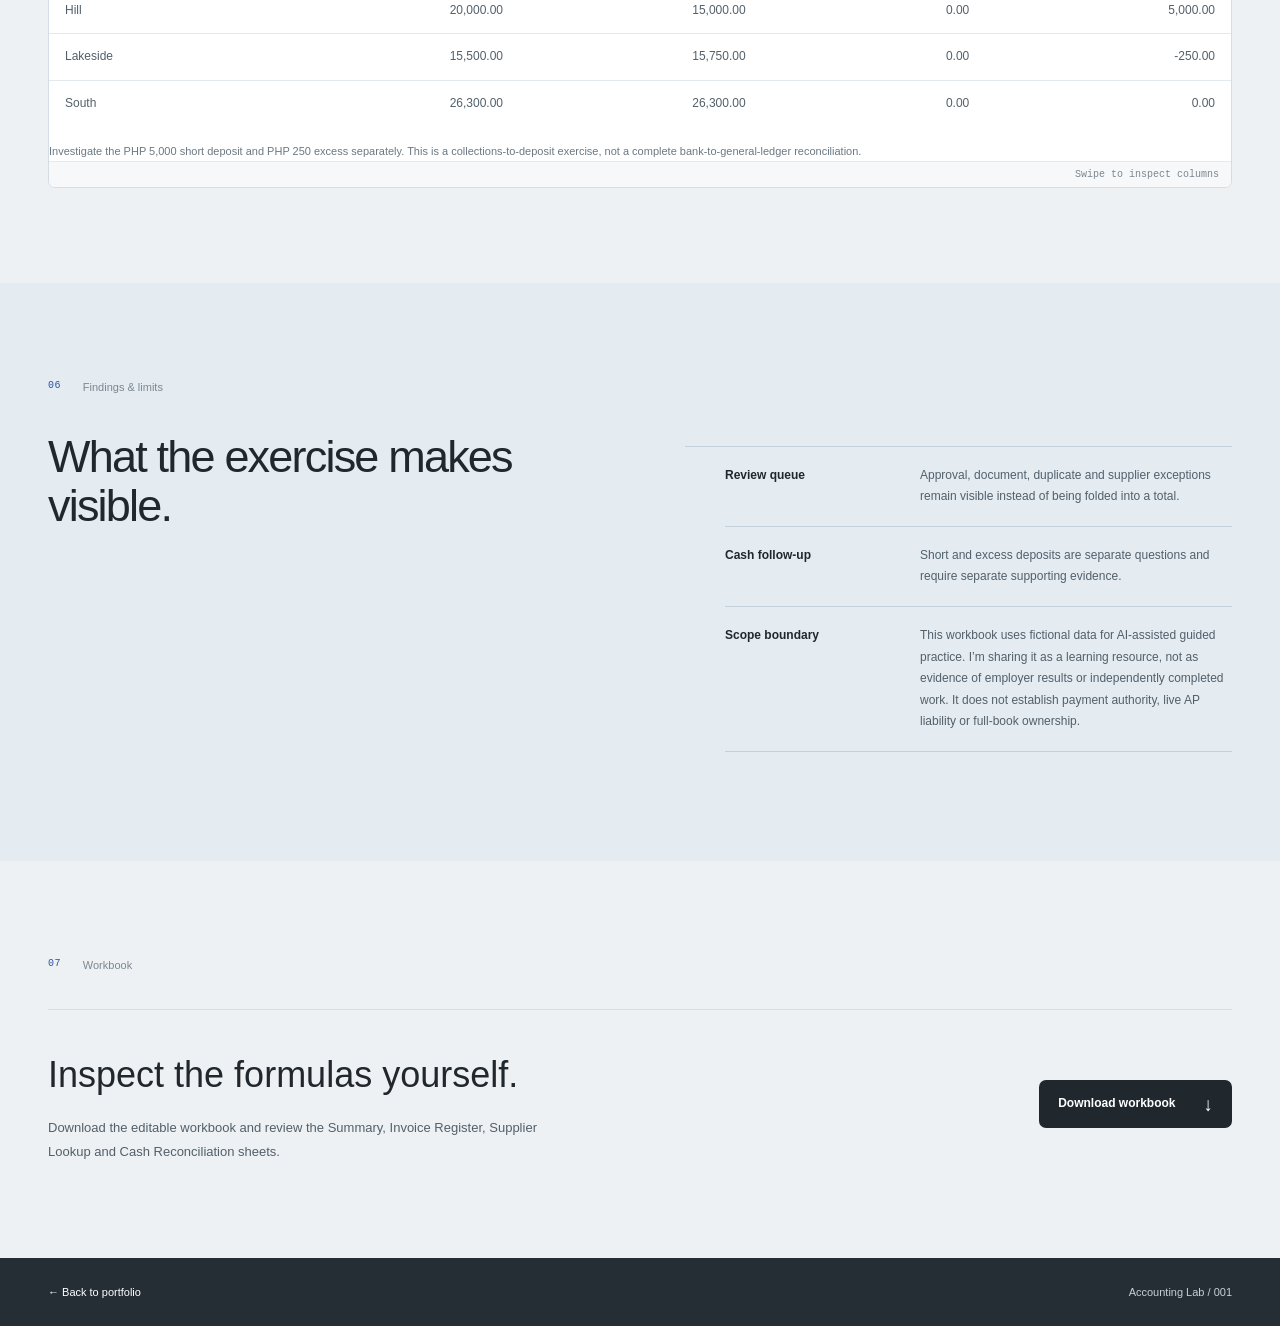
==== commit fa453698: "fix: use consistent first-person portfolio copy" ====
--- a/accounting-lab-001.html
+++ b/accounting-lab-001.html
@@ -1,2 +1,2 @@
 <!doctype html>
-<html lang="en"><head><meta charset="utf-8"><meta name="viewport" content="width=device-width,initial-scale=1"><title>Accounting Lab 001 | Invoice Controls &amp; Cash Reconciliation</title><meta name="description" content="A guided fictional Excel case study covering invoice controls, supplier lookups, exception review and collections-to-deposit reconciliation."><meta name="robots" content="noindex,nofollow"><link rel="icon" href="favicon.svg" type="image/svg+xml"><link rel="stylesheet" href="styles.css"><script src="script.js" defer></script></head><body><a class="skip-link" href="#main">Skip to content</a><header class="site-header wrap"><a class="brand" href="index.html"><span class="brand-mark">rg</span><span>Rodieza Gabriel<small>Accounting portfolio</small></span></a><nav aria-label="Case study navigation"><a href="index.html#work">Selected work</a><a href="index.html#experience">Experience</a><a class="nav-resume" href="Rodieza-Gabriel-Accounts-Payable-Resume.pdf" download>Resume ↗</a></nav></header><main id="main"><section class="case-hero wrap"><p class="eyebrow">Accounting Lab / 001 · Guided practice</p><h1>Invoice controls<br><span>&amp; cash reconciliation.</span></h1><p class="case-lede">A focused Excel exercise using fictional data to make exception review visible.</p><div class="case-meta"><div><span>Dataset</span><strong>21 invoice records<br>6 deposit batches</strong></div><div><span>Methods</span><strong>VLOOKUP · COUNTIF<br>Reconciliation formulas</strong></div><div><span>Format</span><strong>Editable XLSX<br>Fictional data</strong></div></div></section><section class="case-section wrap"><div class="case-kicker"><span class="mono">01</span><span>Context</span></div><div class="case-two"><div><h2>A small accounting system, made inspectable.</h2></div><div><p>This guided practice sample follows an invoice register through supplier matching, duplicate checks, payment-review decisions and collections-to-deposit comparison.</p><p class="muted">It is separate from professional employment results. “Ready” is a sample classification, not authorization to pay.</p></div></div></section><section class="case-section case-tint"><div class="wrap"><div class="case-kicker"><span class="mono">02</span><span>Objective</span></div><div class="process-grid"><article><span class="step">01</span><h3>Match</h3><p>Use supplier and invoice keys to identify the record behind each line.</p></article><article><span class="step">02</span><h3>Check</h3><p>Surface duplicates, missing suppliers, approval gaps and timing issues.</p></article><article><span class="step">03</span><h3>Reconcile</h3><p>Compare branch collections with deposits and document unresolved differences.</p></article><article><span class="step">04</span><h3>Explain</h3><p>Leave a review trail that another person can follow in the workbook.</p></article></div></div></section><section class="case-section artifact-section"><div class="wrap"><div class="case-kicker"><span class="mono">VISUAL</span><span>Project visual</span></div><div class="artifact-grid" aria-label="Selected fictional exception records"><div class="artifact-main"><p class="mono">EXCEPTION REGISTER / 001</p><h2>From raw entries<br><span>to a review queue.</span></h2><div class="artifact-rows"><div><span>R08 · R13</span><strong>Duplicate group</strong><em>PHP 23,000.00</em></div><div><span>R14</span><strong>Unknown supplier</strong><em>PHP 3,000.00</em></div><div><span>Hill</span><strong>Short deposit</strong><em>PHP 5,000.00</em></div></div></div><div class="artifact-side"><div class="artifact-ring"><span>03</span><small>exceptions<br>to investigate</small></div><p>Each flagged state stays visible long enough to be checked, explained and carried into the workbook.</p></div></div></div></section><section class="case-section wrap"><div class="case-kicker"><span class="mono">03</span><span>Formula logic</span></div><div class="formula-grid"><div class="formula-card"><p class="mono">VLOOKUP</p><h3>Supplier matching</h3><p>Connects the invoice register to the supplier reference table so the review starts with the right vendor context.</p></div><div class="formula-card"><p class="mono">COUNTIF</p><h3>Duplicate checks</h3><p>Checks a supplier-and-invoice key. Identical invoice numbers from different suppliers are not automatically treated as duplicates.</p></div><div class="formula-card"><p class="mono">RECONCILIATION</p><h3>Cash exceptions</h3><p>Separates timing differences from unresolved short or excess deposits for follow-up.</p></div></div></section><section class="case-section wrap"><div class="case-kicker"><span class="mono">04</span><span>Dataset</span></div><div class="case-table-head"><div><h2>Invoice review results</h2><p class="muted">Snapshot: 20 September 2026 · all amounts in PHP</p></div><p class="case-total"><span>Due and eligible under sample rules</span><strong>PHP 69,150.00</strong></p></div><div class="table-scroll case-table" tabindex="0" role="region" aria-label="Fictional invoice review results; scroll for all rows"><table class="invoice-table"><caption class="sr-only">Fictional invoice review results</caption><thead><tr><th scope="col">Record</th><th scope="col">Supplier / invoice</th><th scope="col" class="number">Open balance</th><th scope="col">Decision</th></tr></thead><tbody><tr data-decision="Ready"><td>R01</td><td>Northline Office Supply<small>INV1001</small></td><td class="number">12,000.00</td><td><span class="status ready">Ready</span></td></tr><tr data-decision="Ready"><td>R02</td><td>Harbor Freight Services<small>INV2001</small></td><td class="number">13,500.00</td><td><span class="status ready">Ready</span></td></tr><tr data-decision="Paid"><td>R03</td><td>Clearwater Utilities<small>INV3001</small></td><td class="number">0.00</td><td><span class="status other">Paid</span></td></tr><tr data-decision="Not due"><td>R04</td><td>Cedar Property Leasing<small>INV4001</small></td><td class="number">9,600.00</td><td><span class="status other">Not due</span></td></tr><tr data-decision="Review approval"><td>R05</td><td>Summit Packaging<small>INV5001</small></td><td class="number">14,200.00</td><td><span class="status review">Review approval</span></td></tr><tr data-decision="Review documents"><td>R06</td><td>Evergreen Maintenance<small>INV6001</small></td><td class="number">6,200.00</td><td><span class="status review">Review documents</span></td></tr><tr data-decision="Not due"><td>R07</td><td>Northline Office Supply<small>INV1002</small></td><td class="number">11,000.00</td><td><span class="status other">Not due</span></td></tr><tr data-decision="Review duplicate"><td>R08</td><td>Harbor Freight Services<small>INV2002</small></td><td class="number">23,000.00</td><td><span class="status review">Review duplicate</span></td></tr><tr data-decision="Not due"><td>R09</td><td>Clearwater Utilities<small>INV3002</small></td><td class="number">8,300.00</td><td><span class="status other">Not due</span></td></tr><tr data-decision="Ready"><td>R10</td><td>Cedar Property Leasing<small>INV4002</small></td><td class="number">15,750.00</td><td><span class="status ready">Ready</span></td></tr><tr data-decision="Ready"><td>R11</td><td>Summit Packaging<small>INV5002</small></td><td class="number">4,900.00</td><td><span class="status ready">Ready</span></td></tr><tr data-decision="Ready"><td>R12</td><td>Evergreen Maintenance<small>INV6002</small></td><td class="number">8,800.00</td><td><span class="status ready">Ready</span></td></tr><tr data-decision="Review duplicate"><td>R13</td><td>Harbor Freight Services<small>INV2002</small></td><td class="number">23,000.00</td><td><span class="status review">Review duplicate</span></td></tr><tr data-decision="Review supplier"><td>R14</td><td>Unknown supplier<small>INV7001</small></td><td class="number">3,000.00</td><td><span class="status review">Review supplier</span></td></tr><tr data-decision="Review approval"><td>R15</td><td>Northline Office Supply<small>INV1003</small></td><td class="number">4,000.00</td><td><span class="status review">Review approval</span></td></tr><tr data-decision="Not due"><td>R16</td><td>Harbor Freight Services<small>INV2003</small></td><td class="number">17,500.00</td><td><span class="status other">Not due</span></td></tr><tr data-decision="Paid"><td>R17</td><td>Clearwater Utilities<small>INV3003</small></td><td class="number">0.00</td><td><span class="status other">Paid</span></td></tr><tr data-decision="Ready"><td>R18</td><td>Cedar Property Leasing<small>INV4003</small></td><td class="number">5,200.00</td><td><span class="status ready">Ready</span></td></tr><tr data-decision="Review approval"><td>R19</td><td>Summit Packaging<small>INV5003</small></td><td class="number">12,700.00</td><td><span class="status review">Review approval</span></td></tr><tr data-decision="Not due"><td>R20</td><td>Evergreen Maintenance<small>INV6003</small></td><td class="number">9,100.00</td><td><span class="status other">Not due</span></td></tr><tr data-decision="Ready"><td>R21</td><td>Clearwater Utilities<small>INV1001</small></td><td class="number">9,000.00</td><td><span class="status ready">Ready</span></td></tr></tbody></table></div><p class="table-note">Both records in a duplicate group are held for review. Intake balances include unresolved items and are not a verified AP liability. This static page does not update when the downloaded workbook changes.</p></section><section class="case-section wrap"><div class="case-kicker"><span class="mono">05</span><span>Reconciliation</span></div><h3 class="cash-title">Collections-to-deposit reconciliation</h3><div class="table-scroll" tabindex="0" role="region" aria-label="Fictional branch deposit results"><table><caption class="sr-only">Fictional cash reconciliation, PHP</caption><thead><tr><th scope="col">Branch</th><th scope="col" class="number">Expected</th><th scope="col" class="number">Deposited</th><th scope="col" class="number">In transit</th><th scope="col" class="number">Unresolved</th></tr></thead><tbody><tr><td>Harbor</td><td class="number">24,500.00</td><td class="number">24,500.00</td><td class="number">0.00</td><td class="number ">0.00</td></tr><tr><td>Garden</td><td class="number">18,000.00</td><td class="number">18,000.00</td><td class="number">0.00</td><td class="number ">0.00</td></tr><tr><td>Central</td><td class="number">32,000.00</td><td class="number">28,000.00</td><td class="number">4,000.00</td><td class="number ">0.00</td></tr><tr><td>Hill</td><td class="number">20,000.00</td><td class="number">15,000.00</td><td class="number">0.00</td><td class="number variance">5,000.00</td></tr><tr><td>Lakeside</td><td class="number">15,500.00</td><td class="number">15,750.00</td><td class="number">0.00</td><td class="number variance">-250.00</td></tr><tr><td>South</td><td class="number">26,300.00</td><td class="number">26,300.00</td><td class="number">0.00</td><td class="number ">0.00</td></tr></tbody></table><p class="table-note">Investigate the PHP 5,000 short deposit and PHP 250 excess separately. This is a collections-to-deposit exercise, not a complete bank-to-general-ledger reconciliation.</p></section><section class="case-section case-tint"><div class="wrap"><div class="case-kicker"><span class="mono">06</span><span>Findings &amp; limits</span></div><div class="case-two"><div><h2>What the exercise makes visible.</h2></div><div><ul class="finding-list"><li><strong>Review queue</strong><span>Approval, document, duplicate and supplier exceptions remain visible instead of being folded into a total.</span></li><li><strong>Cash follow-up</strong><span>Short and excess deposits are separate questions and require separate supporting evidence.</span></li><li><strong>Scope boundary</strong><span>The workbook is fictional guided practice. It does not establish employer results, payment authority, live AP liability or full-book ownership.</span></li></ul></div></div></div></section><section class="case-section wrap case-download"><div class="case-kicker"><span class="mono">07</span><span>Workbook</span></div><div class="download-panel"><div><h2>Inspect the formulas yourself.</h2><p>Download the editable workbook and review the Summary, Invoice Register, Supplier Lookup and Cash Reconciliation sheets.</p></div><a class="button primary" href="Rodieza-Gabriel-Accounting-Work-Sample.xlsx" download>Download workbook <span>↓</span></a></div></section></main><footer class="case-footer"><div class="wrap"><a href="index.html">← Back to portfolio</a><span>Accounting Lab / 001</span></div></footer></body></html>+<html lang="en"><head><meta charset="utf-8"><meta name="viewport" content="width=device-width,initial-scale=1"><title>Accounting Lab 001 | Invoice Controls &amp; Cash Reconciliation</title><meta name="description" content="A guided fictional Excel case study covering invoice controls, supplier lookups, exception review and collections-to-deposit reconciliation."><meta name="robots" content="noindex,nofollow"><link rel="icon" href="favicon.svg" type="image/svg+xml"><link rel="stylesheet" href="styles.css"><script src="script.js" defer></script></head><body><a class="skip-link" href="#main">Skip to content</a><header class="site-header wrap"><a class="brand" href="index.html"><span class="brand-mark">rg</span><span>Rodieza Gabriel</span></a><nav aria-label="Case study navigation"><a href="index.html#work">Selected work</a><a href="index.html#experience">Experience</a><a class="nav-resume" href="Rodieza-Gabriel-Accounts-Payable-Resume.pdf" download>Resume ↗</a></nav></header><main id="main"><section class="case-hero wrap"><p class="eyebrow">Accounting Lab / 001 · Guided practice</p><h1>Invoice controls<br><span>&amp; cash reconciliation.</span></h1><p class="case-lede">A focused Excel exercise using fictional data to make exception review visible.</p><div class="case-meta"><div><span>Dataset</span><strong>21 invoice records<br>6 deposit batches</strong></div><div><span>Methods</span><strong>VLOOKUP · COUNTIF<br>Reconciliation formulas</strong></div><div><span>Format</span><strong>Editable XLSX<br>Fictional data</strong></div></div></section><section class="case-section wrap"><div class="case-kicker"><span class="mono">01</span><span>Context</span></div><div class="case-two"><div><h2>A small accounting system, made inspectable.</h2></div><div><p>This guided practice sample follows an invoice register through supplier matching, duplicate checks, payment-review decisions and collections-to-deposit comparison.</p><p class="muted">I’m sharing this as guided practice, separate from my professional employment results. “Ready” is a sample classification, not authorization to pay.</p></div></div></section><section class="case-section case-tint"><div class="wrap"><div class="case-kicker"><span class="mono">02</span><span>Objective</span></div><div class="process-grid"><article><span class="step">01</span><h3>Match</h3><p>Use supplier and invoice keys to identify the record behind each line.</p></article><article><span class="step">02</span><h3>Check</h3><p>Surface duplicates, missing suppliers, approval gaps and timing issues.</p></article><article><span class="step">03</span><h3>Reconcile</h3><p>Compare branch collections with deposits and document unresolved differences.</p></article><article><span class="step">04</span><h3>Explain</h3><p>Leave a review trail that another person can follow in the workbook.</p></article></div></div></section><section class="case-section artifact-section"><div class="wrap"><div class="case-kicker"><span class="mono">VISUAL</span><span>Project visual</span></div><div class="artifact-grid" aria-label="Selected fictional exception records"><div class="artifact-main"><p class="mono">EXCEPTION REGISTER / 001</p><h2>From raw entries<br><span>to a review queue.</span></h2><div class="artifact-rows"><div><span>R08 · R13</span><strong>Duplicate group</strong><em>PHP 23,000.00</em></div><div><span>R14</span><strong>Unknown supplier</strong><em>PHP 3,000.00</em></div><div><span>Hill</span><strong>Short deposit</strong><em>PHP 5,000.00</em></div></div></div><div class="artifact-side"><div class="artifact-ring"><span>03</span><small>exceptions<br>to investigate</small></div><p>Each flagged state stays visible long enough to be checked, explained and carried into the workbook.</p></div></div></div></section><section class="case-section wrap"><div class="case-kicker"><span class="mono">03</span><span>Formula logic</span></div><div class="formula-grid"><div class="formula-card"><p class="mono">VLOOKUP</p><h3>Supplier matching</h3><p>Connects the invoice register to the supplier reference table so the review starts with the right vendor context.</p></div><div class="formula-card"><p class="mono">COUNTIF</p><h3>Duplicate checks</h3><p>Checks a supplier-and-invoice key. Identical invoice numbers from different suppliers are not automatically treated as duplicates.</p></div><div class="formula-card"><p class="mono">RECONCILIATION</p><h3>Cash exceptions</h3><p>Separates timing differences from unresolved short or excess deposits for follow-up.</p></div></div></section><section class="case-section wrap"><div class="case-kicker"><span class="mono">04</span><span>Dataset</span></div><div class="case-table-head"><div><h2>Invoice review results</h2><p class="muted">Snapshot: 20 September 2026 · all amounts in PHP</p></div><p class="case-total"><span>Due and eligible under sample rules</span><strong>PHP 69,150.00</strong></p></div><div class="table-scroll case-table" tabindex="0" role="region" aria-label="Fictional invoice review results; scroll for all rows"><table class="invoice-table"><caption class="sr-only">Fictional invoice review results</caption><thead><tr><th scope="col">Record</th><th scope="col">Supplier / invoice</th><th scope="col" class="number">Open balance</th><th scope="col">Decision</th></tr></thead><tbody><tr data-decision="Ready"><td>R01</td><td>Northline Office Supply<small>INV1001</small></td><td class="number">12,000.00</td><td><span class="status ready">Ready</span></td></tr><tr data-decision="Ready"><td>R02</td><td>Harbor Freight Services<small>INV2001</small></td><td class="number">13,500.00</td><td><span class="status ready">Ready</span></td></tr><tr data-decision="Paid"><td>R03</td><td>Clearwater Utilities<small>INV3001</small></td><td class="number">0.00</td><td><span class="status other">Paid</span></td></tr><tr data-decision="Not due"><td>R04</td><td>Cedar Property Leasing<small>INV4001</small></td><td class="number">9,600.00</td><td><span class="status other">Not due</span></td></tr><tr data-decision="Review approval"><td>R05</td><td>Summit Packaging<small>INV5001</small></td><td class="number">14,200.00</td><td><span class="status review">Review approval</span></td></tr><tr data-decision="Review documents"><td>R06</td><td>Evergreen Maintenance<small>INV6001</small></td><td class="number">6,200.00</td><td><span class="status review">Review documents</span></td></tr><tr data-decision="Not due"><td>R07</td><td>Northline Office Supply<small>INV1002</small></td><td class="number">11,000.00</td><td><span class="status other">Not due</span></td></tr><tr data-decision="Review duplicate"><td>R08</td><td>Harbor Freight Services<small>INV2002</small></td><td class="number">23,000.00</td><td><span class="status review">Review duplicate</span></td></tr><tr data-decision="Not due"><td>R09</td><td>Clearwater Utilities<small>INV3002</small></td><td class="number">8,300.00</td><td><span class="status other">Not due</span></td></tr><tr data-decision="Ready"><td>R10</td><td>Cedar Property Leasing<small>INV4002</small></td><td class="number">15,750.00</td><td><span class="status ready">Ready</span></td></tr><tr data-decision="Ready"><td>R11</td><td>Summit Packaging<small>INV5002</small></td><td class="number">4,900.00</td><td><span class="status ready">Ready</span></td></tr><tr data-decision="Ready"><td>R12</td><td>Evergreen Maintenance<small>INV6002</small></td><td class="number">8,800.00</td><td><span class="status ready">Ready</span></td></tr><tr data-decision="Review duplicate"><td>R13</td><td>Harbor Freight Services<small>INV2002</small></td><td class="number">23,000.00</td><td><span class="status review">Review duplicate</span></td></tr><tr data-decision="Review supplier"><td>R14</td><td>Unknown supplier<small>INV7001</small></td><td class="number">3,000.00</td><td><span class="status review">Review supplier</span></td></tr><tr data-decision="Review approval"><td>R15</td><td>Northline Office Supply<small>INV1003</small></td><td class="number">4,000.00</td><td><span class="status review">Review approval</span></td></tr><tr data-decision="Not due"><td>R16</td><td>Harbor Freight Services<small>INV2003</small></td><td class="number">17,500.00</td><td><span class="status other">Not due</span></td></tr><tr data-decision="Paid"><td>R17</td><td>Clearwater Utilities<small>INV3003</small></td><td class="number">0.00</td><td><span class="status other">Paid</span></td></tr><tr data-decision="Ready"><td>R18</td><td>Cedar Property Leasing<small>INV4003</small></td><td class="number">5,200.00</td><td><span class="status ready">Ready</span></td></tr><tr data-decision="Review approval"><td>R19</td><td>Summit Packaging<small>INV5003</small></td><td class="number">12,700.00</td><td><span class="status review">Review approval</span></td></tr><tr data-decision="Not due"><td>R20</td><td>Evergreen Maintenance<small>INV6003</small></td><td class="number">9,100.00</td><td><span class="status other">Not due</span></td></tr><tr data-decision="Ready"><td>R21</td><td>Clearwater Utilities<small>INV1001</small></td><td class="number">9,000.00</td><td><span class="status ready">Ready</span></td></tr></tbody></table></div><p class="table-note">Both records in a duplicate group are held for review. Intake balances include unresolved items and are not a verified AP liability. This static page does not update when the downloaded workbook changes.</p></section><section class="case-section wrap"><div class="case-kicker"><span class="mono">05</span><span>Reconciliation</span></div><h3 class="cash-title">Collections-to-deposit reconciliation</h3><div class="table-scroll" tabindex="0" role="region" aria-label="Fictional branch deposit results"><table><caption class="sr-only">Fictional cash reconciliation, PHP</caption><thead><tr><th scope="col">Branch</th><th scope="col" class="number">Expected</th><th scope="col" class="number">Deposited</th><th scope="col" class="number">In transit</th><th scope="col" class="number">Unresolved</th></tr></thead><tbody><tr><td>Harbor</td><td class="number">24,500.00</td><td class="number">24,500.00</td><td class="number">0.00</td><td class="number ">0.00</td></tr><tr><td>Garden</td><td class="number">18,000.00</td><td class="number">18,000.00</td><td class="number">0.00</td><td class="number ">0.00</td></tr><tr><td>Central</td><td class="number">32,000.00</td><td class="number">28,000.00</td><td class="number">4,000.00</td><td class="number ">0.00</td></tr><tr><td>Hill</td><td class="number">20,000.00</td><td class="number">15,000.00</td><td class="number">0.00</td><td class="number variance">5,000.00</td></tr><tr><td>Lakeside</td><td class="number">15,500.00</td><td class="number">15,750.00</td><td class="number">0.00</td><td class="number variance">-250.00</td></tr><tr><td>South</td><td class="number">26,300.00</td><td class="number">26,300.00</td><td class="number">0.00</td><td class="number ">0.00</td></tr></tbody></table><p class="table-note">Investigate the PHP 5,000 short deposit and PHP 250 excess separately. This is a collections-to-deposit exercise, not a complete bank-to-general-ledger reconciliation.</p></section><section class="case-section case-tint"><div class="wrap"><div class="case-kicker"><span class="mono">06</span><span>Findings &amp; limits</span></div><div class="case-two"><div><h2>What the exercise makes visible.</h2></div><div><ul class="finding-list"><li><strong>Review queue</strong><span>Approval, document, duplicate and supplier exceptions remain visible instead of being folded into a total.</span></li><li><strong>Cash follow-up</strong><span>Short and excess deposits are separate questions and require separate supporting evidence.</span></li><li><strong>Scope boundary</strong><span>This workbook uses fictional data for AI-assisted guided practice. I’m sharing it as a learning resource, not as evidence of employer results or independently completed work. It does not establish payment authority, live AP liability or full-book ownership.</span></li></ul></div></div></div></section><section class="case-section wrap case-download"><div class="case-kicker"><span class="mono">07</span><span>Workbook</span></div><div class="download-panel"><div><h2>Inspect the formulas yourself.</h2><p>Download the editable workbook and review the Summary, Invoice Register, Supplier Lookup and Cash Reconciliation sheets.</p></div><a class="button primary" href="Rodieza-Gabriel-Accounting-Work-Sample.xlsx" download>Download workbook <span>↓</span></a></div></section></main><footer class="case-footer"><div class="wrap"><a href="index.html">← Back to portfolio</a><span>Accounting Lab / 001</span></div></footer></body></html>
